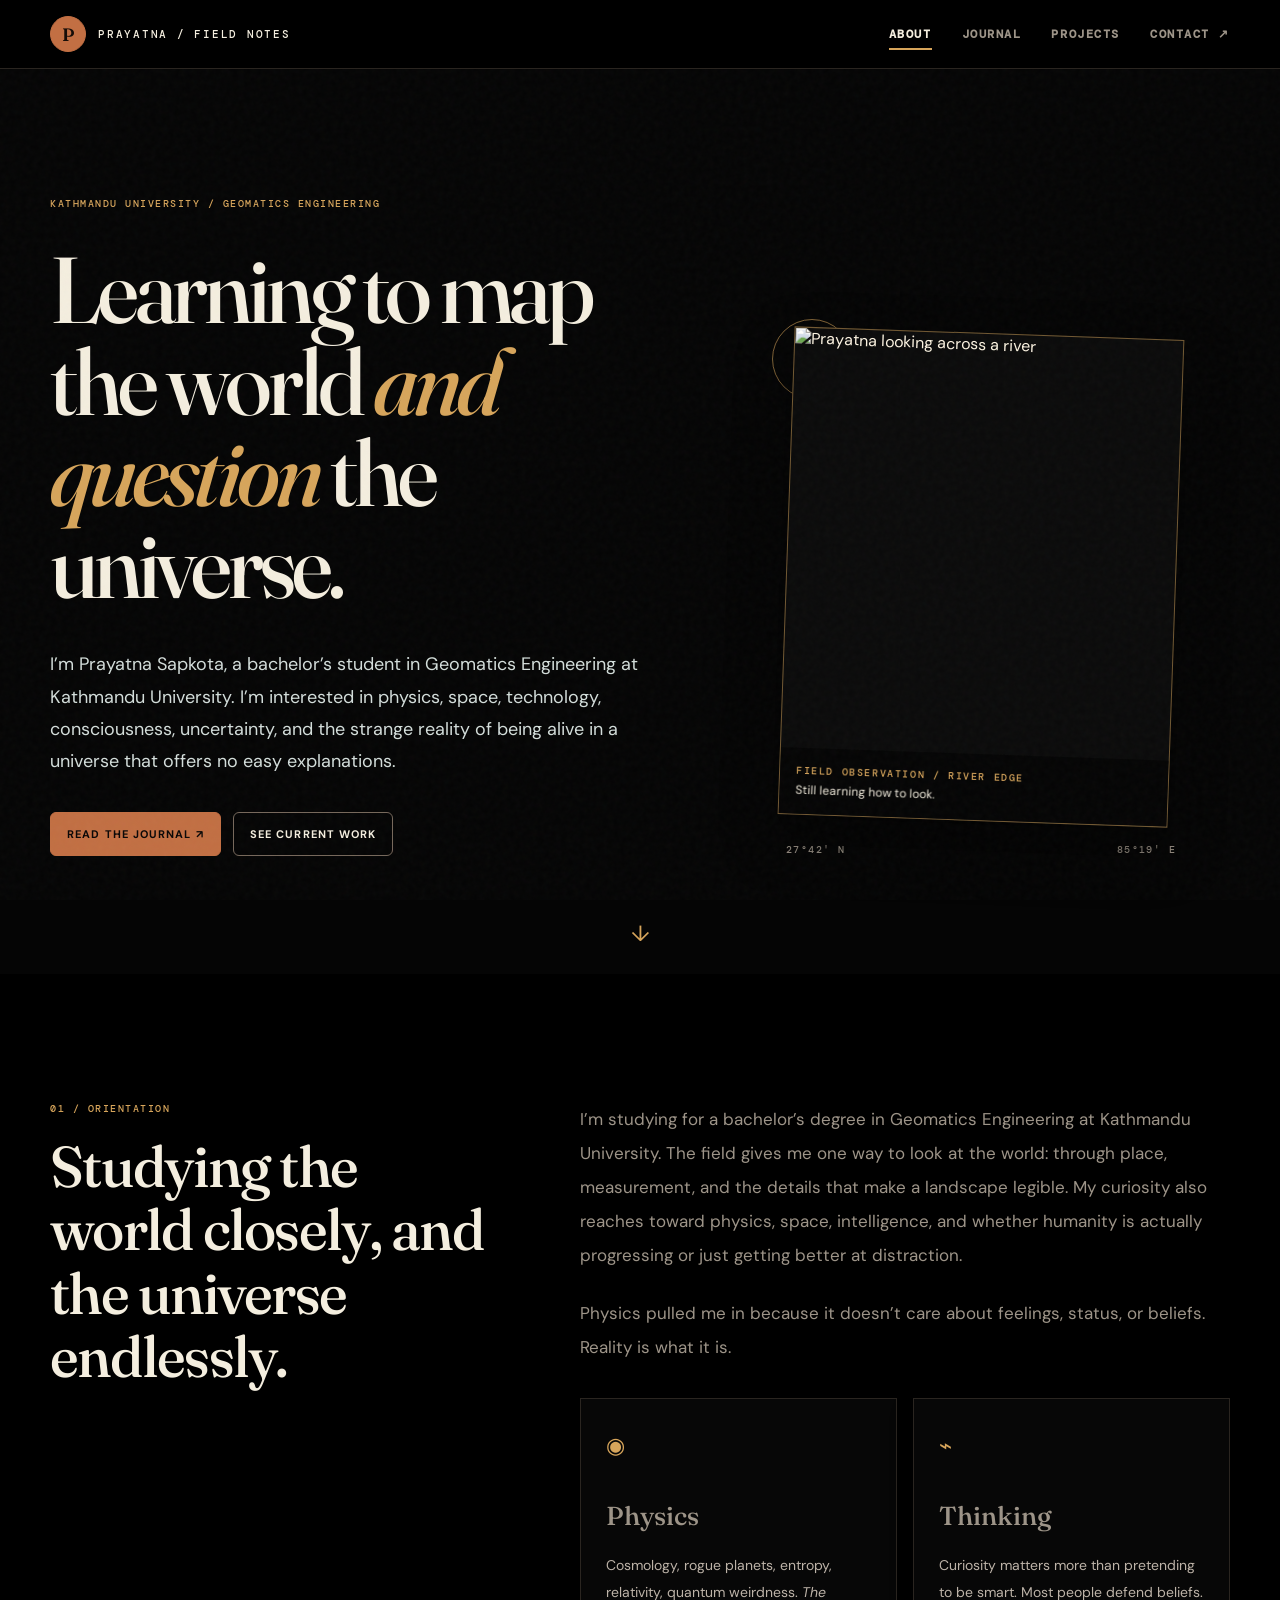
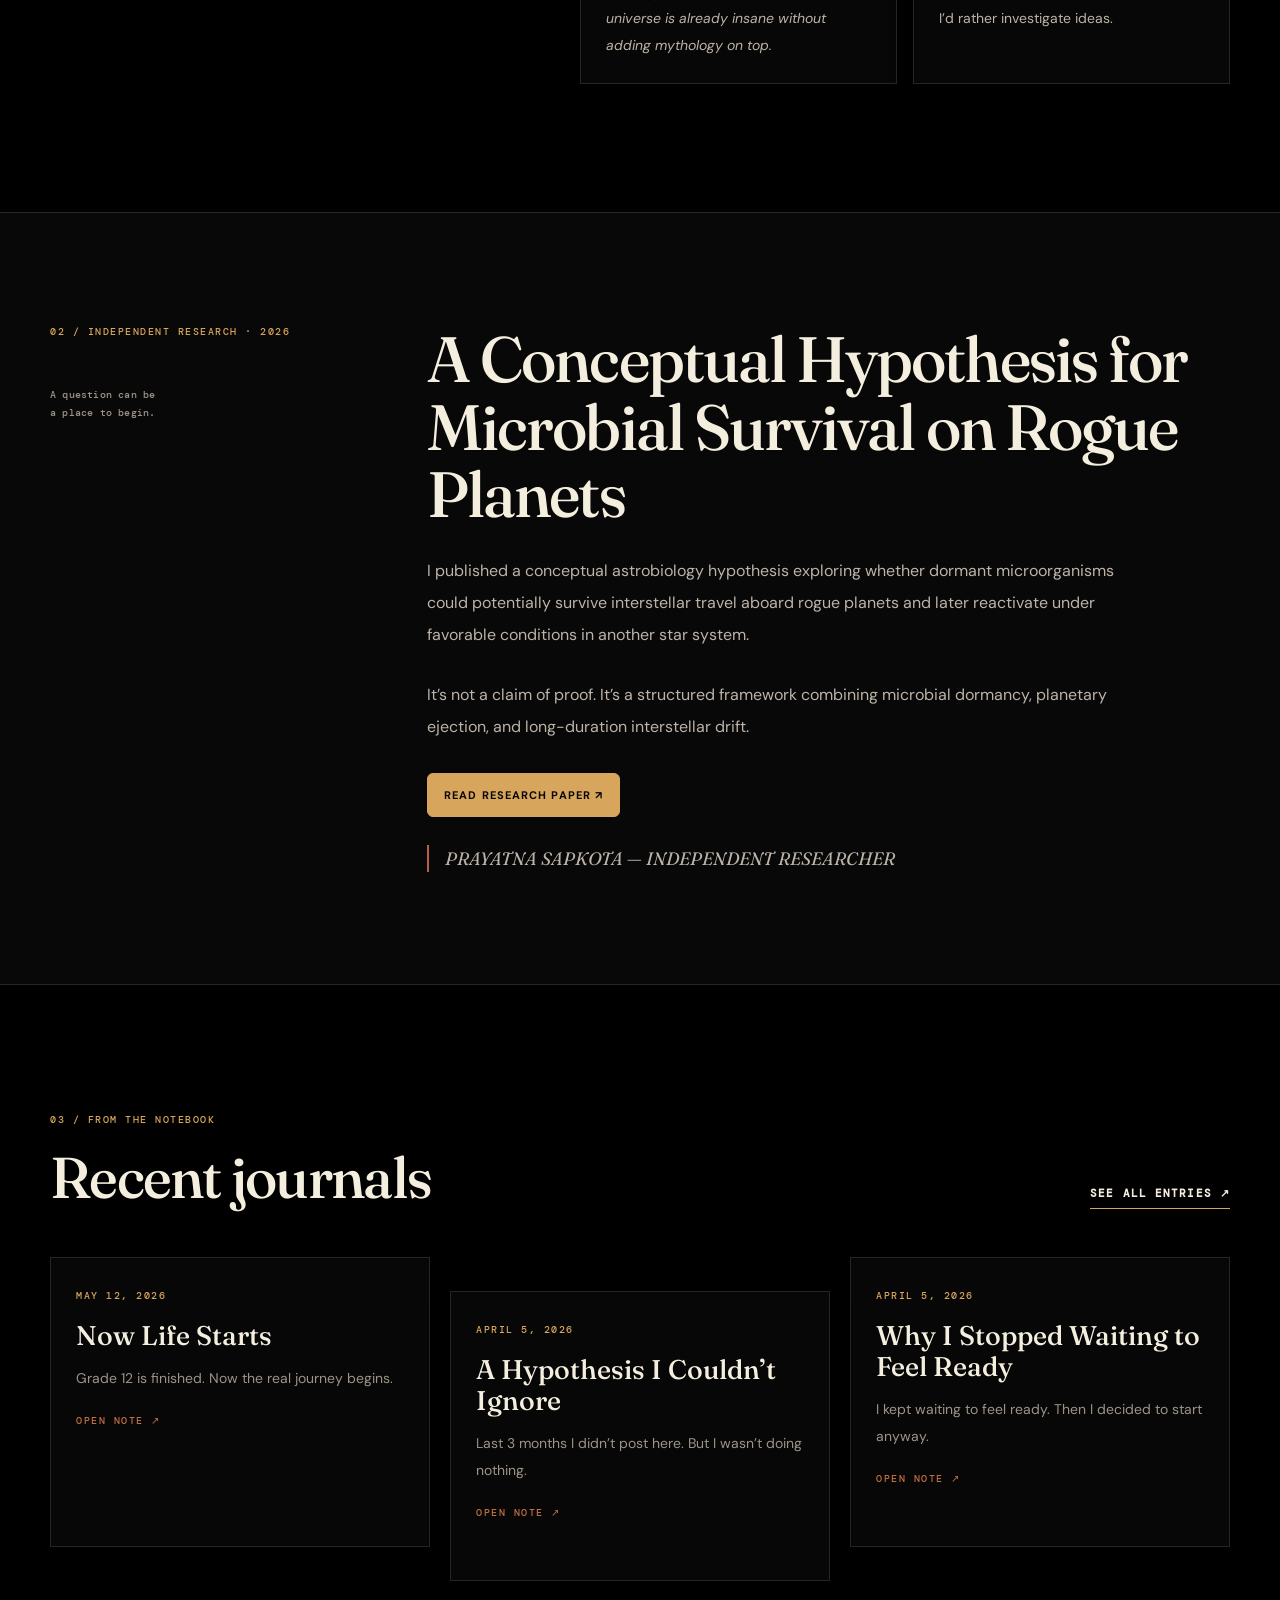
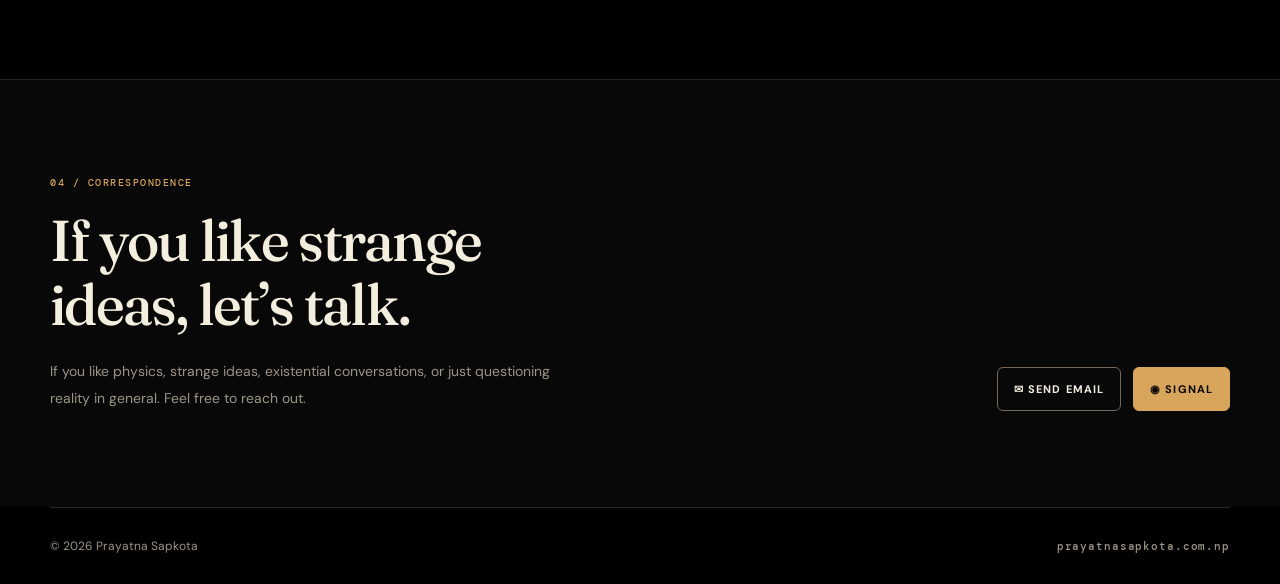
==== index.html @ 5e91ba66 "Add files via upload" ====
<!doctype html>
<html lang="en">
<head>
  <meta charset="UTF-8" />
  <meta name="viewport" content="width=device-width, initial-scale=1.0" />
  <meta name="description" content="Prayatna Sapkota is a bachelor's student in Geomatics Engineering at Kathmandu University writing about physics, space, technology, and curious questions." />
  <meta property="og:title" content="Prayatna Sapkota — Personal Site" />
  <meta property="og:description" content="A personal observatory for maps, physics, space, and unfinished questions." />
  <meta property="og:type" content="website" />
  <meta name="twitter:card" content="summary_large_image" />
  <title>Prayatna Sapkota — Personal Site</title>
  <link rel="icon" href="favicon.svg" />
  <link rel="stylesheet" href="styles.css" />
</head>
<body class="site-shell">
  <header class="site-nav">
    <div class="nav-inner">
      <a class="brand" href="index.html" aria-label="Prayatna Sapkota home"><span class="brand-mark">P</span><span>PRAYATNA / FIELD NOTES</span></a>
      <button class="menu-toggle" type="button" aria-expanded="false" aria-controls="primary-nav">☰</button>
      <nav id="primary-nav" class="primary-nav" aria-label="Primary navigation">
        <a href="index.html" data-nav="home">About</a><a href="journal.html" data-nav="journal">Journal</a><a href="projects.html" data-nav="projects">Projects</a><a href="mailto:mail@prayatnasapkota.com.np">Contact ↗</a>
      </nav>
    </div>
  </header>
  <main>
    <section class="hero"><div class="hero-nebula" aria-hidden="true"></div><div class="hero-overlay" aria-hidden="true"></div><div class="hero-inner page-width">
      <div class="hero-copy reveal"><p class="eyebrow warm">Kathmandu University / Geomatics Engineering</p><h1>Learning to map the world <em>and question</em> the universe.</h1><p class="hero-intro">I’m Prayatna Sapkota, a bachelor’s student in Geomatics Engineering at Kathmandu University. I’m interested in physics, space, technology, consciousness, uncertainty, and the strange reality of being alive in a universe that offers no easy explanations.</p><div class="button-row"><a class="button button-solid" href="journal.html">Read the journal ↗</a><a class="button button-outline" href="#research">See current work</a></div></div>
      <div class="hero-portrait reveal reveal-delay-2"><div class="portrait-orbit" aria-hidden="true"></div><figure class="portrait-frame"><img src="assets/prayatna-river.jpg" alt="Prayatna looking across a river" /><figcaption><span>Field observation / river edge</span><small>Still learning how to look.</small></figcaption></figure><div class="coordinates"><span>27°42′ N</span><span>85°19′ E</span></div></div>
    </div><a class="scroll-cue" href="#about" aria-label="Scroll to about">↓</a></section>
    <section id="about" class="section page-width about-section"><div class="split-grid"><div class="reveal"><p class="eyebrow">01 / Orientation</p><h2>Studying the world closely, and the universe endlessly.</h2></div><div class="section-copy reveal reveal-delay-1"><p>I’m studying for a bachelor’s degree in Geomatics Engineering at Kathmandu University. The field gives me one way to look at the world: through place, measurement, and the details that make a landscape legible. My curiosity also reaches toward physics, space, intelligence, and whether humanity is actually progressing or just getting better at distraction.</p><p>Physics pulled me in because it doesn’t care about feelings, status, or beliefs. Reality is what it is.</p><div class="interest-grid"><article class="paper-card"><span class="interest-icon">◉</span><h3>Physics</h3><p>Cosmology, rogue planets, entropy, relativity, quantum weirdness. <em>The universe is already insane without adding mythology on top.</em></p></article><article class="paper-card"><span class="interest-icon">⌁</span><h3>Thinking</h3><p>Curiosity matters more than pretending to be smart. Most people defend beliefs. I’d rather investigate ideas.</p></article></div></div></div></section>
    <section id="research" class="research-section"><div class="page-width split-grid research-grid"><div><p class="eyebrow warm">02 / Independent research · 2026</p><p class="side-note">A question can be<br />a place to begin.</p></div><div class="research-copy"><h2>A Conceptual Hypothesis for Microbial Survival on Rogue Planets</h2><p>I published a conceptual astrobiology hypothesis exploring whether dormant microorganisms could potentially survive interstellar travel aboard rogue planets and later reactivate under favorable conditions in another star system.</p><p>It’s not a claim of proof. It’s a structured framework combining microbial dormancy, planetary ejection, and long-duration interstellar drift.</p><a class="button button-gold" href="https://zenodo.org/records/18859992" target="_blank" rel="noreferrer">Read research paper ↗</a><p class="signature">PRAYATNA SAPKOTA — INDEPENDENT RESEARCHER</p></div></div></section>
    <section class="section page-width recent-section"><div class="section-heading"><div><p class="eyebrow">03 / From the notebook</p><h2>Recent journals</h2></div><a class="text-link" href="journal.html">See all entries ↗</a></div><div class="recent-grid"><a class="paper-card recent-card" href="journal.html#post-6"><span class="date-label">May 12, 2026</span><h3>Now Life Starts</h3><p>Grade 12 is finished. Now the real journey begins.</p><span class="card-link">Open note ↗</span></a><a class="paper-card recent-card offset-card" href="journal.html#post-5"><span class="date-label">April 5, 2026</span><h3>A Hypothesis I Couldn’t Ignore</h3><p>Last 3 months I didn’t post here. But I wasn’t doing nothing.</p><span class="card-link">Open note ↗</span></a><a class="paper-card recent-card" href="journal.html#post-4"><span class="date-label">April 5, 2026</span><h3>Why I Stopped Waiting to Feel Ready</h3><p>I kept waiting to feel ready. Then I decided to start anyway.</p><span class="card-link">Open note ↗</span></a></div></section>
    <section id="contact" class="contact-section"><div class="page-width contact-inner"><div><p class="eyebrow warm">04 / Correspondence</p><h2>If you like strange ideas, let’s talk.</h2><p>If you like physics, strange ideas, existential conversations, or just questioning reality in general. Feel free to reach out.</p></div><div class="button-row"><a class="button button-outline" href="mailto:mail@prayatnasapkota.com.np">✉ Send email</a><a class="button button-gold" href="https://signal.me/#eu/DQWrcF0nHfsvhdsGXE6NeDuujot4HZirRwiapg7iBilF1pa9IhpLjKKEA15nIHA4" target="_blank" rel="noreferrer">◉ Signal</a></div></div></section>
  </main>
  <footer class="footer page-width"><span>© 2026 Prayatna Sapkota</span><span>prayatnasapkota.com.np</span></footer>
  <script src="script.js"></script>
</body>
</html>
---- styles.css ----
@import url('https://fonts.googleapis.com/css2?family=DM+Mono:wght@400;500&family=DM+Sans:wght@400;500;600;700&family=Fraunces:opsz,wght@9..144,500;9..144,600&display=swap');
:root{--black:#000;--ink:#f4eedf;--muted:#9d9488;--soft:#bdb3a8;--line:#2a2520;--card:#090909;--rust:#c26f43;--brass:#d7a55b;--rust-dark:#b56148;--max:1180px}*{box-sizing:border-box}html{scroll-behavior:smooth}body{margin:0;min-width:320px;background:var(--black);color:var(--ink);font-family:'DM Sans',sans-serif;overflow-x:hidden}body:after{content:'';position:fixed;inset:0;pointer-events:none;z-index:20;opacity:.045;background-image:url("data:image/svg+xml,%3Csvg viewBox='0 0 180 180' xmlns='http://www.w3.org/2000/svg'%3E%3Cfilter id='n'%3E%3CfeTurbulence type='fractalNoise' baseFrequency='.85' numOctaves='4' stitchTiles='stitch'/%3E%3C/filter%3E%3Crect width='100%25' height='100%25' filter='url(%23n)' opacity='.7'/%3E%3C/svg%3E")}a{color:inherit;text-decoration:none}button,input{font:inherit}button,a{-webkit-tap-highlight-color:transparent}.page-width{width:min(calc(100% - 40px),var(--max));margin:0 auto}.site-nav{position:sticky;top:0;z-index:30;border-bottom:1px solid var(--line);background:rgba(0,0,0,.88);backdrop-filter:blur(16px)}.nav-inner{width:min(calc(100% - 40px),var(--max));min-height:68px;margin:0 auto;display:flex;align-items:center;justify-content:space-between;gap:24px}.brand{display:flex;align-items:center;gap:12px;font:500 11px 'DM Mono',monospace;letter-spacing:.16em;white-space:nowrap}.brand-mark{display:grid;place-items:center;width:36px;height:36px;border:1px solid var(--rust);border-radius:50%;color:#160d08;background:var(--rust);font:600 18px Fraunces,serif;letter-spacing:0}.primary-nav{display:flex;align-items:center;gap:30px}.primary-nav a{position:relative;padding:8px 0;color:var(--muted);font:600 12px 'DM Mono',monospace;letter-spacing:.13em;text-transform:uppercase}.primary-nav a:hover,.primary-nav a[aria-current=page]{color:var(--ink)}.primary-nav a[aria-current=page]:after{content:'';position:absolute;left:0;right:0;bottom:0;height:2px;background:var(--brass)}.menu-toggle{display:none;border:0;color:var(--ink);background:transparent;font-size:22px;line-height:1;cursor:pointer}.hero{position:relative;min-height:905px;overflow:hidden;background:#050505}.hero-nebula{position:absolute;inset:0;opacity:.24;background:center/cover url('assets/carina-nebula.png')}.hero-overlay{position:absolute;inset:0;background:linear-gradient(90deg,#050505 0%,rgba(5,5,5,.92) 42%,rgba(5,5,5,.32) 100%)}.hero-inner{position:relative;min-height:837px;padding:128px 0 112px;display:grid;grid-template-columns:1.12fr .88fr;align-items:end;gap:48px}.hero-copy{max-width:720px}.eyebrow,.date-label,.project-meta,.card-link,.side-note{color:var(--brass);font:500 10px 'DM Mono',monospace;letter-spacing:.15em;text-transform:uppercase}.eyebrow.warm{color:var(--brass)}h1,h2,h3,p{margin-top:0}h1,h2,h3{font-family:Fraunces,Georgia,serif;font-weight:500}.hero h1{max-width:720px;margin:34px 0 38px;font-size:clamp(4rem,7.3vw,6.6rem);line-height:.98;letter-spacing:-.045em}.hero h1 em{color:var(--brass);font-weight:500}.hero-intro{max-width:590px;margin:0;color:#d4dedb;font-size:18px;line-height:1.8}.button-row{display:flex;flex-wrap:wrap;gap:12px}.hero .button-row{margin-top:34px}.button{display:inline-flex;align-items:center;justify-content:center;gap:8px;min-height:44px;padding:12px 16px;border:1px solid;border-radius:6px;font:700 11px 'DM Sans',sans-serif;letter-spacing:.1em;text-transform:uppercase;transition:transform .2s,background-color .2s,color .2s,box-shadow .2s}.button:hover{transform:translateY(-2px)}.button-solid{border-color:var(--rust);background:var(--rust);color:#090706}.button-solid:hover{box-shadow:0 8px 18px rgba(194,111,67,.2)}.button-outline{border-color:#76685b;background:transparent;color:var(--ink)}.button-outline:hover{background:#201611}.button-gold{border-color:var(--brass);background:var(--brass);color:#090706}.button-gold:hover{box-shadow:0 8px 18px rgba(215,165,91,.18)}.hero-portrait{position:relative;width:100%;max-width:390px;margin:0 auto}.portrait-orbit{position:absolute;z-index:1;left:-14px;top:-14px;width:80px;height:80px;border:1px solid rgba(215,165,91,.6);border-radius:50%}.portrait-frame{position:relative;z-index:2;margin:0;aspect-ratio:4/5;overflow:hidden;border:1px solid rgba(215,165,91,.5);background:#0b0b0b;transform:rotate(2deg);box-shadow:0 24px 50px rgba(0,0,0,.5)}.portrait-frame img{width:100%;height:100%;object-fit:cover;filter:grayscale(.2) sepia(.12)}.portrait-frame figcaption{position:absolute;right:0;bottom:0;left:0;padding:16px;background:rgba(5,5,5,.9);backdrop-filter:blur(8px)}.portrait-frame figcaption span,.portrait-frame figcaption small{display:block}.portrait-frame figcaption span{color:var(--brass);font:500 10px 'DM Mono',monospace;letter-spacing:.16em;text-transform:uppercase}.portrait-frame figcaption small{margin-top:5px;color:var(--ink);font-size:12px}.coordinates{display:flex;justify-content:space-between;margin-top:22px;color:var(--muted);font:500 10px 'DM Mono',monospace;letter-spacing:.14em}.scroll-cue{position:absolute;bottom:26px;left:50%;color:var(--brass);font-size:22px;transform:translateX(-50%)}.section{padding:128px 0}.split-grid{display:grid;grid-template-columns:.8fr 1.2fr;gap:96px}.about-section h2,.section-heading h2,.contact-section h2{max-width:540px;margin:20px 0 0;font-size:clamp(2.5rem,4.5vw,4rem);line-height:1.1;letter-spacing:-.03em}.section-copy{max-width:680px;color:var(--muted);font-size:17px;line-height:2}.section-copy p{margin-bottom:24px}.interest-grid{display:grid;grid-template-columns:repeat(2,minmax(0,1fr));gap:16px;margin-top:34px}.paper-card{border:1px solid var(--line);background:rgba(9,9,9,.82);box-shadow:0 8px 24px rgba(0,0,0,.15)}.interest-grid .paper-card{padding:25px}.interest-icon{color:var(--brass);font-size:22px}.paper-card h3{margin:22px 0 10px;font-size:26px}.paper-card p{margin:0;color:var(--soft);font-size:14px;line-height:1.9}.research-section{border-top:1px solid var(--line);border-bottom:1px solid var(--line);background:#080808}.research-grid{padding:112px 0;grid-template-columns:.35fr 1fr}.side-note{margin-top:48px;color:var(--muted);line-height:1.8;text-transform:none;letter-spacing:.02em}.research-copy{max-width:800px}.research-copy h2{margin:0;font-size:clamp(2.5rem,5vw,4.2rem);line-height:1.05;letter-spacing:-.03em}.research-copy p{max-width:700px;margin:28px 0 0;color:var(--soft);font-size:16px;line-height:2}.research-copy .button{margin-top:30px}.signature{border-left:2px solid var(--rust-dark);padding-left:16px;color:var(--soft)!important;font:italic 18px/1.5 Fraunces,serif!important}.recent-section{padding-bottom:132px}.section-heading{display:flex;align-items:end;justify-content:space-between;gap:20px}.text-link{padding:8px 0;border-bottom:1px solid var(--brass);color:var(--ink);font:700 11px 'DM Mono',monospace;letter-spacing:.1em;text-transform:uppercase}.recent-grid{display:grid;grid-template-columns:repeat(3,minmax(0,1fr));gap:20px;margin-top:48px}.recent-card{min-height:290px;padding:25px;transition:transform .25s,border-color .25s}.recent-card:hover{border-color:var(--brass);transform:translateY(-4px)}.offset-card{transform:translateY(34px)}.offset-card:hover{transform:translateY(30px)}.recent-card h3{margin:16px 0 14px;font-size:27px;line-height:1.15}.recent-card p{color:var(--muted);font-size:14px;line-height:1.9}.card-link{display:inline-block;margin-top:22px;color:var(--rust)}.contact-section{border-top:1px solid var(--line);background:#080808}.contact-inner{display:flex;align-items:end;justify-content:space-between;gap:32px;padding:96px 0}.contact-section h2{color:var(--ink)}.contact-section p:not(.eyebrow){max-width:520px;margin:22px 0 0;color:var(--muted);font-size:14px;line-height:1.9}.footer{display:flex;align-items:center;justify-content:space-between;gap:16px;padding:30px 0;border-top:1px solid var(--line);color:var(--muted);font-size:12px}.footer span:last-child{font:500 11px 'DM Mono',monospace;letter-spacing:.08em}.back-link{display:inline-flex;margin-bottom:50px;color:var(--muted);font:500 11px 'DM Mono',monospace;letter-spacing:.12em;text-transform:uppercase}.back-link:hover{color:var(--ink)}.journal-page{padding-top:90px;padding-bottom:110px}.journal-header{display:flex;align-items:end;justify-content:space-between;gap:36px;margin-bottom:54px}.journal-header h1{margin:20px 0 0;font-size:clamp(3.3rem,7vw,6rem);line-height:.98;letter-spacing:-.04em}.lede{max-width:560px;margin:22px 0 0;color:var(--muted);font-size:16px;line-height:1.8}.search-box{display:flex;align-items:center;gap:12px;width:100%;max-width:320px;padding:0 0 12px;border-bottom:1px solid var(--line);color:var(--brass)}.search-box input{width:100%;border:0;outline:0;color:var(--ink);background:transparent;font-size:14px}.search-box input::placeholder{color:var(--muted)}.filter-bar{display:flex;flex-wrap:wrap;gap:8px;padding:12px;margin-bottom:24px;border:1px solid var(--line);background-image:linear-gradient(var(--line) 1px,transparent 1px),linear-gradient(90deg,var(--line) 1px,transparent 1px);background-size:25px 25px}.filter-button{padding:10px 16px;border:1px solid var(--line);border-radius:999px;color:var(--muted);background:rgba(9,9,9,.75);cursor:pointer;font:500 11px 'DM Mono',monospace;letter-spacing:.1em;text-transform:uppercase}.filter-button:hover{border-color:var(--brass);color:var(--ink)}.filter-button.is-active{border-color:var(--rust);color:#090706;background:var(--rust)}.filter-button span{opacity:.65}.result-meta{display:flex;justify-content:space-between;gap:16px;margin-bottom:22px;color:var(--muted);font-size:12px}.result-meta span:last-child{font:500 11px 'DM Mono',monospace;letter-spacing:.1em;text-transform:uppercase}.journal-list{display:grid;gap:28px}.journal-card{scroll-margin-top:90px;padding:32px;border:1px solid var(--line);background:rgba(9,9,9,.82)}.journal-card[hidden]{display:none}.entry-head{display:flex;align-items:start;justify-content:space-between;gap:20px}.entry-head h2{margin:12px 0 6px;max-width:800px;font-size:clamp(2rem,4vw,3.5rem);line-height:1.06;letter-spacing:-.025em}.pin-badge{display:none;flex:none;padding:6px 10px;border:1px solid rgba(215,165,91,.4);border-radius:999px;color:var(--brass);background:#21170e;font:500 10px 'DM Mono',monospace;letter-spacing:.1em;text-transform:uppercase}.pin-badge.is-visible{display:inline-flex}.entry-content{max-width:850px;margin-top:28px;color:var(--muted);font-size:16px;line-height:2}.entry-content .lead{color:var(--ink)}.kicker{margin-bottom:18px;color:var(--brass);font:500 11px 'DM Mono',monospace;letter-spacing:.14em;text-transform:uppercase}.entry-body{display:none}.journal-card.is-expanded .entry-body{display:block}.entry-body p{margin:20px 0 0}.entry-body blockquote{margin:28px 0;padding:16px 20px;border-left:2px solid var(--brass);color:var(--ink);background:#21170e;font:500 22px/1.35 Fraunces,serif}.journal-image{display:block;width:min(100%,680px);max-height:430px;margin:28px 0;object-fit:cover;border:1px solid var(--line)}.entry-actions{display:flex;flex-wrap:wrap;gap:8px;margin-top:30px;padding-top:20px;border-top:1px solid var(--line)}.entry-actions .button{min-height:40px;padding:10px 13px}.pin-button.is-selected{border-color:var(--brass);color:var(--brass)}.empty-state{min-height:220px;padding:42px;border:1px solid var(--line);text-align:center}.empty-state[hidden]{display:none}.empty-symbol{color:var(--brass);font-size:28px}.empty-state h2{margin:14px 0 6px;font-size:28px}.empty-state p{margin:0;color:var(--muted);font-size:14px}.back-top{position:fixed;right:20px;bottom:24px;z-index:10;display:grid;place-items:center;width:44px;height:44px;border:1px solid var(--rust);border-radius:50%;color:#090706;background:var(--rust);cursor:pointer;opacity:0;pointer-events:none;transform:translateY(10px);transition:.2s}.back-top.is-visible{opacity:1;pointer-events:auto;transform:translateY(0)}.project-hero{position:relative;overflow:hidden;background:#050505}.project-hero-inner{position:relative;padding:100px 0 112px}.project-hero h1{max-width:850px;margin:24px 0 30px;font-size:clamp(3.5rem,7vw,6rem);line-height:.98;letter-spacing:-.04em}.project-hero p:not(.eyebrow){max-width:690px;margin:0;color:var(--soft);font-size:16px;line-height:2}.orbit{position:absolute;border:1px solid rgba(215,165,91,.25);border-radius:50%}.orbit-one{right:-110px;top:-150px;width:560px;height:560px}.orbit-two{right:-40px;top:-80px;width:400px;height:400px}.project-section{padding-top:112px;padding-bottom:128px}.visible-note{display:block;max-width:240px;color:var(--muted)}.project-card{position:relative;overflow:hidden}.project-image{position:absolute;top:0;right:0;width:145px;height:145px;opacity:.6;background:center/cover url('assets/carina-nebula.png');clip-path:polygon(100% 0,100% 100%,0 0)}.project-card-content{position:relative;padding:42px}.project-meta{color:var(--brass)}.project-card h2{max-width:850px;margin:42px 0 28px;font-size:clamp(2.6rem,5vw,4rem);line-height:1.08;letter-spacing:-.03em}.project-card-content>p{max-width:700px;color:var(--muted);font-size:16px;line-height:2}.project-card-content>.button{margin-top:10px}.project-details{display:grid;grid-template-columns:repeat(2,minmax(0,1fr));gap:24px;margin-top:38px;padding-top:22px;border-top:1px solid var(--line);color:var(--muted);font-size:14px;line-height:1.7}.project-details span{color:var(--brass);font:500 10px 'DM Mono',monospace;letter-spacing:.13em;text-transform:uppercase}.project-details p{margin:8px 0 0}.other-directions{border-top:1px solid var(--line);background:#080808}.other-directions .split-grid{padding:64px 0}.other-directions p:not(.eyebrow){max-width:700px;margin:0;color:var(--muted);font-size:16px;line-height:2}.other-directions .button{margin-top:26px}.reveal{animation:reveal .7s cubic-bezier(.2,.75,.2,1) both}.reveal-delay-2{animation-delay:.18s}@keyframes reveal{from{opacity:0;transform:translateY(14px)}to{opacity:1;transform:translateY(0)}}
@media (max-width:800px){.page-width,.nav-inner{width:min(calc(100% - 40px),var(--max))}.menu-toggle{display:block}.primary-nav{position:absolute;top:68px;right:0;left:0;display:none;flex-direction:column;align-items:stretch;gap:0;padding:12px 20px 18px;border-bottom:1px solid var(--line);background:#000}.primary-nav.is-open{display:flex}.primary-nav a{padding:12px 0}.hero{min-height:auto}.hero-inner{min-height:auto;padding:100px 0;grid-template-columns:1fr;gap:60px}.hero h1{margin-top:28px;font-size:clamp(3.2rem,14vw,5rem)}.hero-intro{font-size:16px;line-height:2}.hero-portrait{max-width:390px}.scroll-cue{display:none}.section{padding:90px 0}.split-grid,.research-grid{grid-template-columns:1fr;gap:48px}.side-note{display:none}.interest-grid,.recent-grid{grid-template-columns:1fr}.offset-card,.offset-card:hover{transform:none}.contact-inner{align-items:start;flex-direction:column;padding:72px 0}.journal-page{padding-top:68px}.journal-header{display:block;margin-bottom:42px}.search-box{max-width:none;margin-top:36px}.journal-card{padding:24px}.entry-head{display:block}.pin-badge{margin-top:16px}.project-hero-inner{padding:72px 0 84px}.project-section{padding-top:82px}.project-card-content{padding:26px}.project-card h2{margin-top:34px}.project-details{grid-template-columns:1fr}.footer{align-items:flex-start;flex-direction:column}}
@media (prefers-reduced-motion:reduce){*,*::before,*::after{animation-duration:.01ms!important;transition-duration:.01ms!important;scroll-behavior:auto!important}}
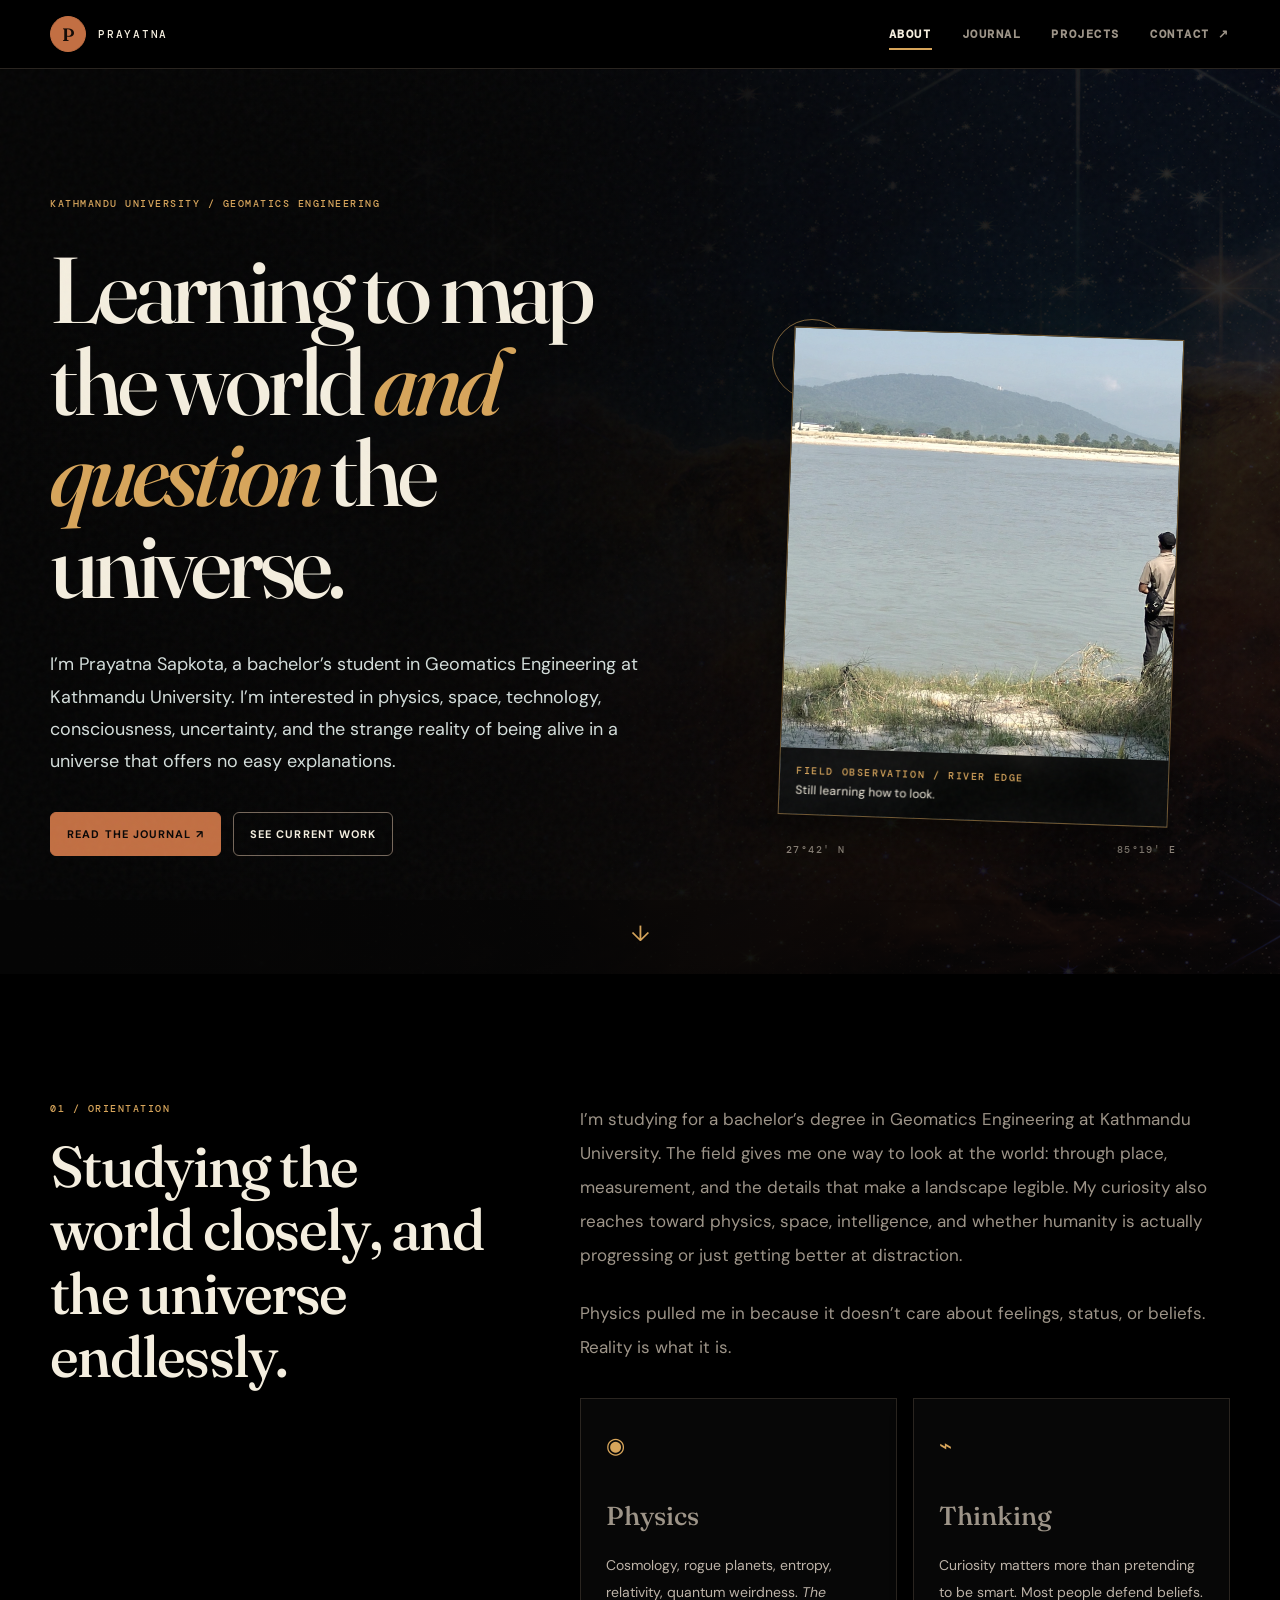
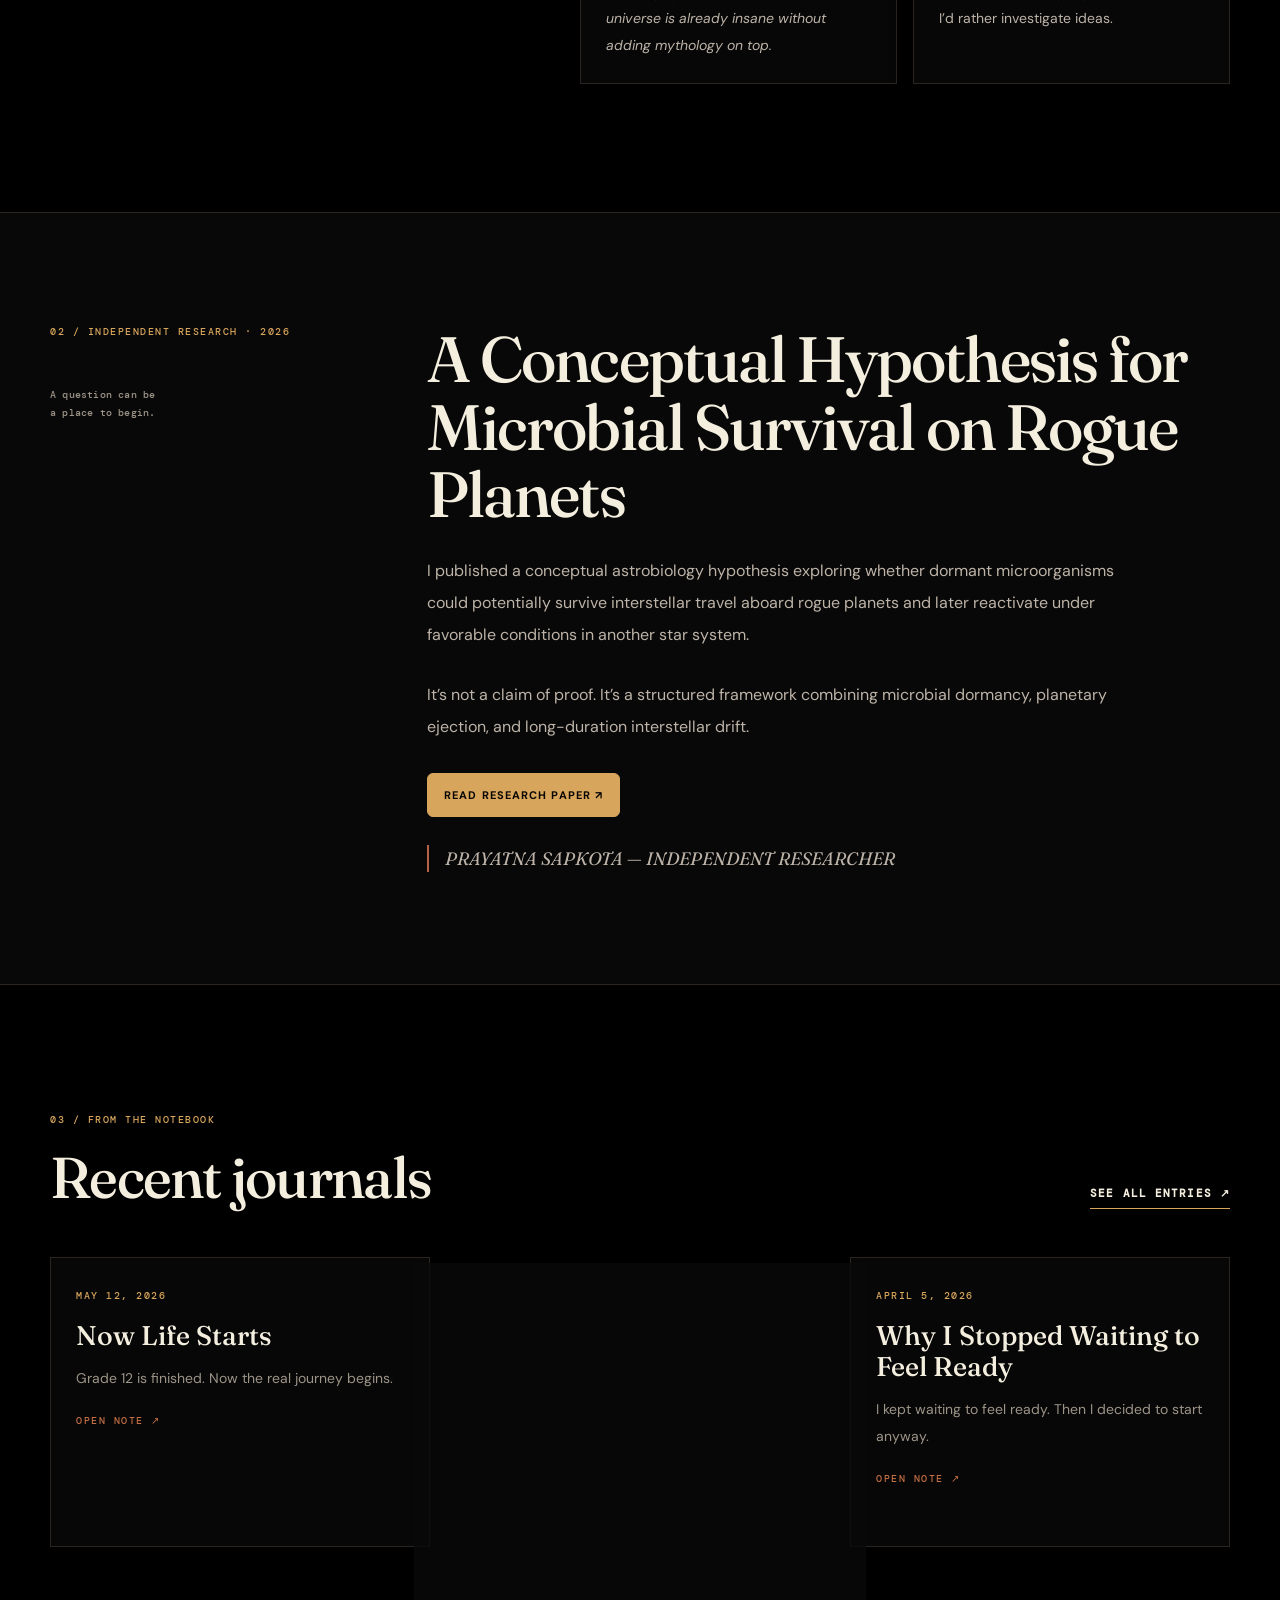
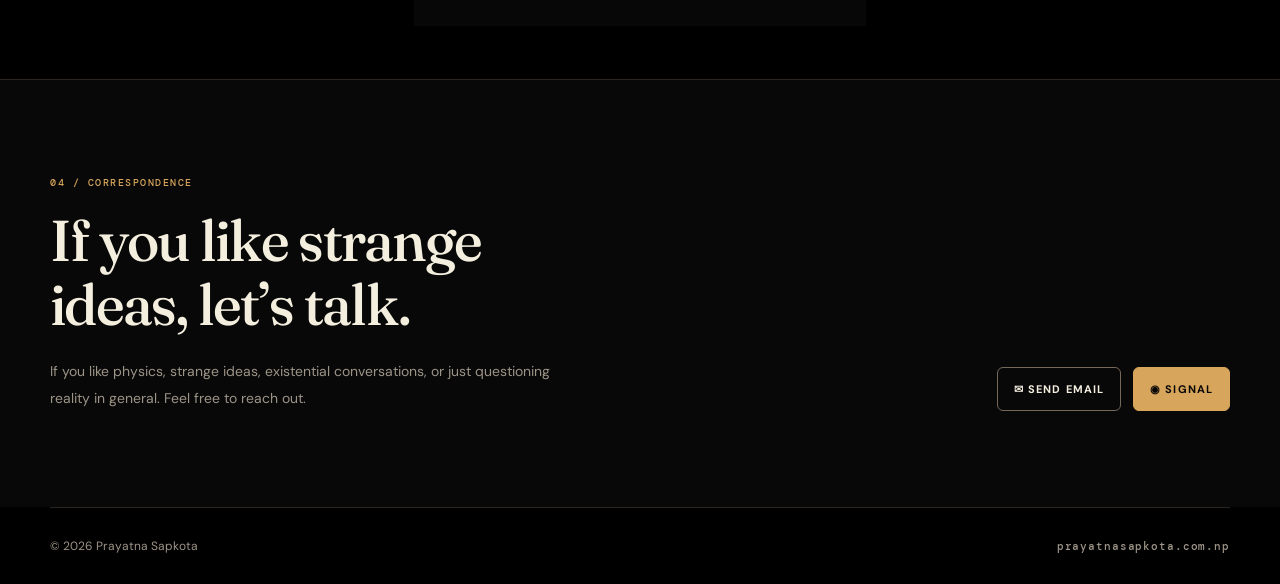
==== commit 62c15741: "Modify title and brand name in index.html Updated the title and adjusted the brand name in the navig" ====
--- a/index.html
+++ b/index.html
@@ -8,14 +8,14 @@
   <meta property="og:description" content="A personal observatory for maps, physics, space, and unfinished questions." />
   <meta property="og:type" content="website" />
   <meta name="twitter:card" content="summary_large_image" />
-  <title>Prayatna Sapkota — Personal Site</title>
+  <title>Prayatna Sapkota</title>
   <link rel="icon" href="favicon.svg" />
   <link rel="stylesheet" href="styles.css" />
 </head>
 <body class="site-shell">
   <header class="site-nav">
     <div class="nav-inner">
-      <a class="brand" href="index.html" aria-label="Prayatna Sapkota home"><span class="brand-mark">P</span><span>PRAYATNA / FIELD NOTES</span></a>
+      <a class="brand" href="index.html" aria-label="Prayatna Sapkota home"><span class="brand-mark">P</span><span>PRAYATNA </span></a>
       <button class="menu-toggle" type="button" aria-expanded="false" aria-controls="primary-nav">☰</button>
       <nav id="primary-nav" class="primary-nav" aria-label="Primary navigation">
         <a href="index.html" data-nav="home">About</a><a href="journal.html" data-nav="journal">Journal</a><a href="projects.html" data-nav="projects">Projects</a><a href="mailto:mail@prayatnasapkota.com.np">Contact ↗</a>
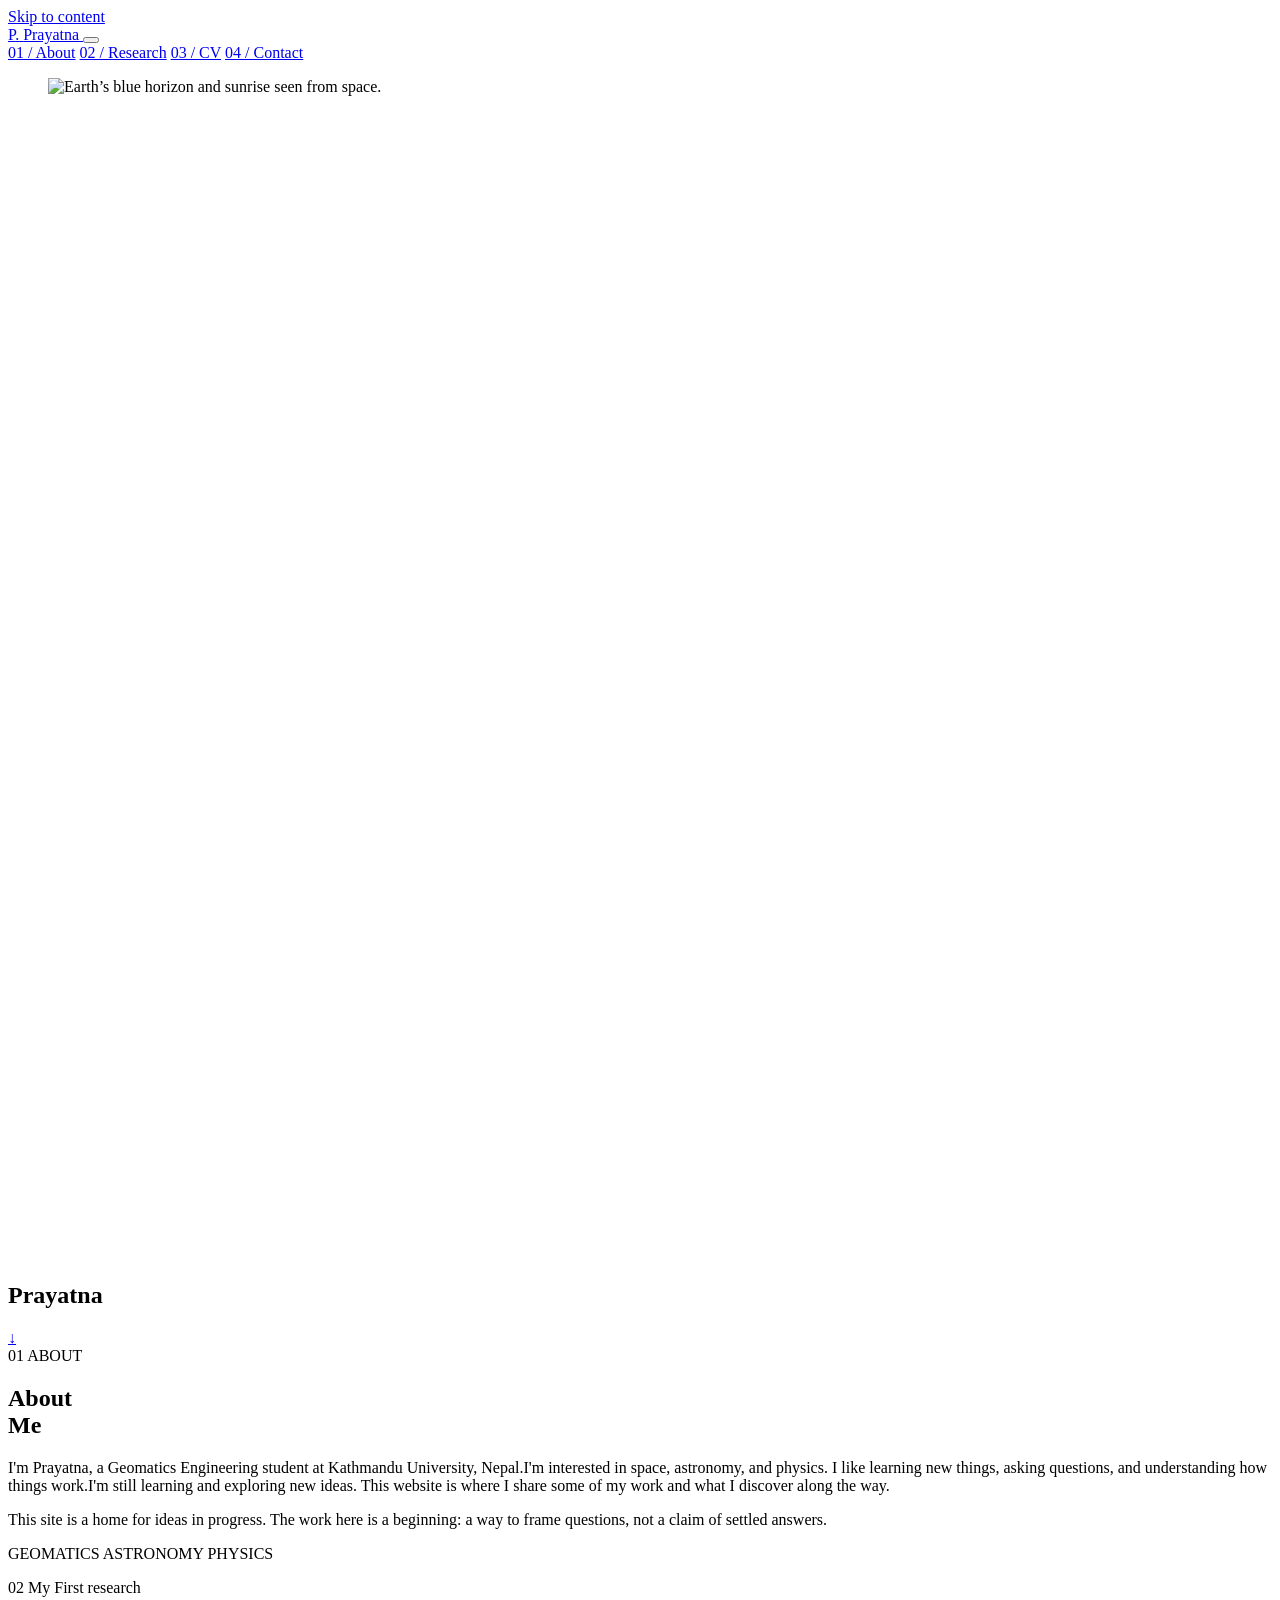
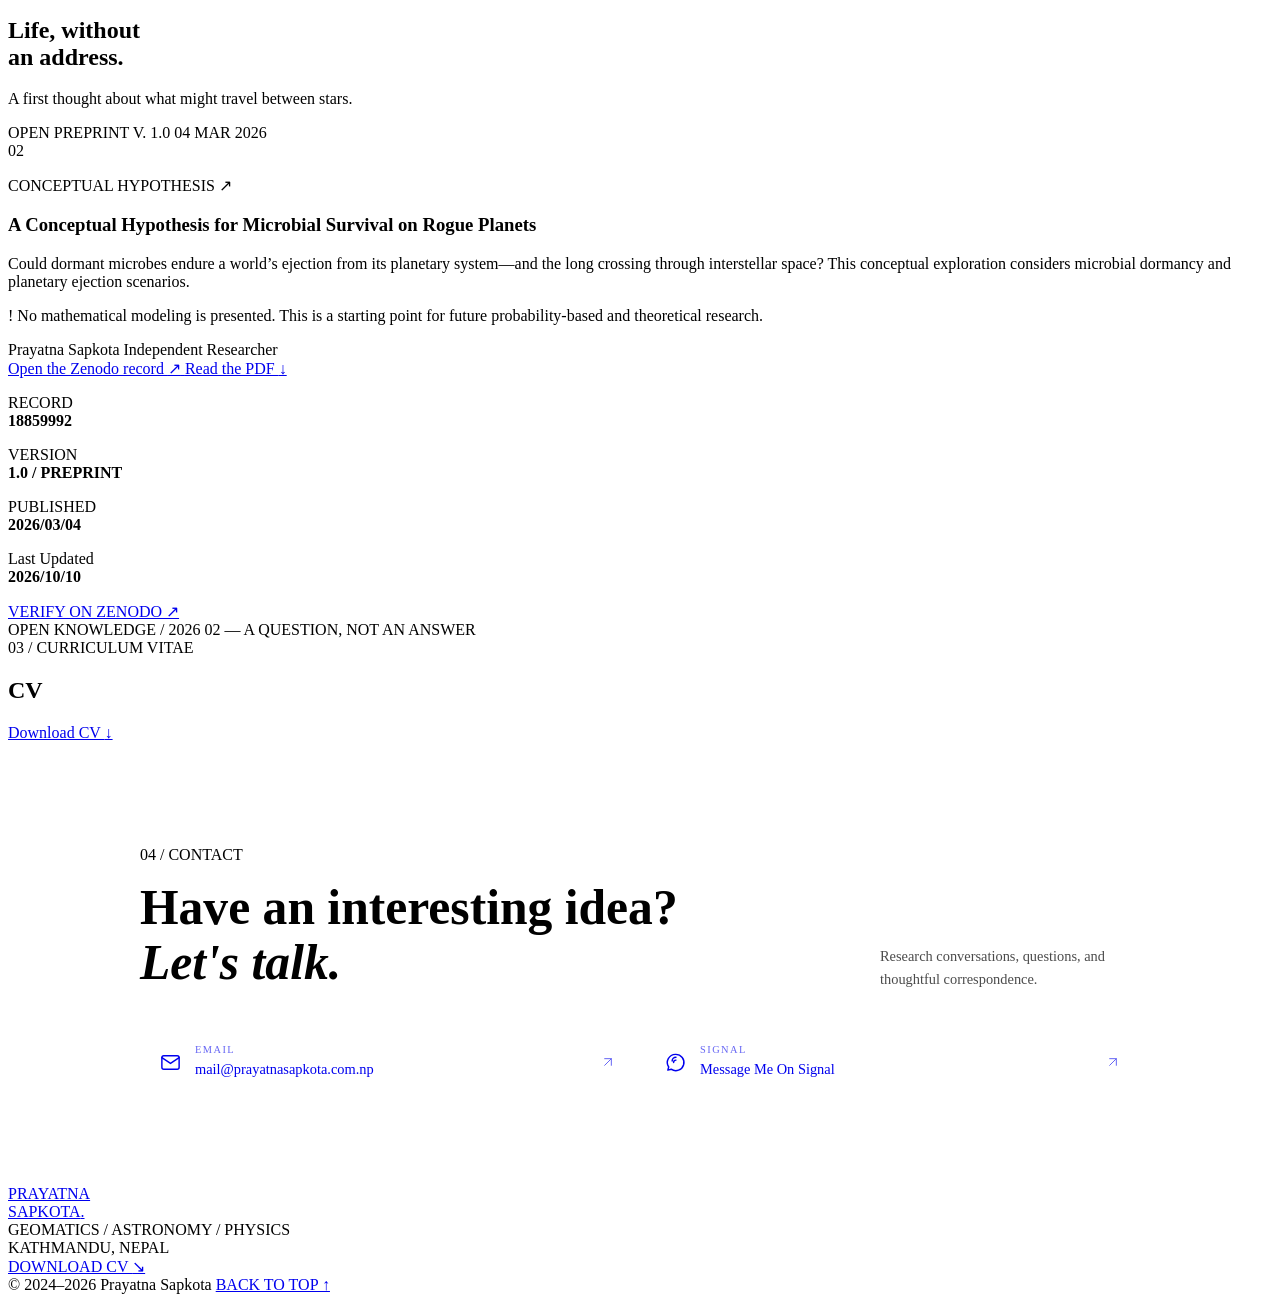
==== commit 4838bc17: "Revise index.html for SEO and content updates Updated the HTML structure and metadata for improved S" ====
--- a/index.html
+++ b/index.html
@@ -1,38 +1,282 @@
+
 <!doctype html>
 <html lang="en">
-<head>
-  <meta charset="UTF-8" />
-  <meta name="viewport" content="width=device-width, initial-scale=1.0" />
-  <meta name="description" content="Prayatna Sapkota is a bachelor's student in Geomatics Engineering at Kathmandu University writing about physics, space, technology, and curious questions." />
-  <meta property="og:title" content="Prayatna Sapkota — Personal Site" />
-  <meta property="og:description" content="A personal observatory for maps, physics, space, and unfinished questions." />
-  <meta property="og:type" content="website" />
-  <meta name="twitter:card" content="summary_large_image" />
-  <title>Prayatna Sapkota</title>
-  <link rel="icon" href="favicon.svg" />
-  <link rel="stylesheet" href="styles.css" />
-</head>
-<body class="site-shell">
-  <header class="site-nav">
-    <div class="nav-inner">
-      <a class="brand" href="index.html" aria-label="Prayatna Sapkota home"><span class="brand-mark">P</span><span>PRAYATNA </span></a>
-      <button class="menu-toggle" type="button" aria-expanded="false" aria-controls="primary-nav">☰</button>
-      <nav id="primary-nav" class="primary-nav" aria-label="Primary navigation">
-        <a href="index.html" data-nav="home">About</a><a href="journal.html" data-nav="journal">Journal</a><a href="projects.html" data-nav="projects">Projects</a><a href="mailto:mail@prayatnasapkota.com.np">Contact ↗</a>
+  <head>
+    <meta charset="utf-8">
+    <meta name="viewport" content="width=device-width, initial-scale=1">
+    <meta name="theme-color" content="#090909">
+    <title>Prayatna Sapkota — Geomatics, astronomy &amp; ideas</title>
+    <meta name="description" content="Prayatna Sapkota is a Geomatics Engineering student at Kathmandu University, Nepal, interested in astronomy and physics. Read his conceptual preprint on microbial survival on rogue planets.">
+    <meta name="author" content="Prayatna Sapkota">
+    <meta name="robots" content="index, follow">
+    <link rel="canonical" href="https://prayatnasapkota.com.np/">
+    <meta property="og:type" content="website">
+    <meta property="og:url" content="https://prayatnasapkota.com.np/">
+    <meta property="og:title" content="Prayatna Sapkota — Geomatics, astronomy &amp; ideas">
+    <meta property="og:description" content="A research-first personal site. Explore a conceptual hypothesis on microbial dormancy and rogue planets.">
+    <meta property="og:site_name" content="Prayatna Sapkota">
+    <meta name="twitter:card" content="summary">
+    <meta name="twitter:title" content="Prayatna Sapkota — Geomatics, astronomy &amp; ideas">
+    <meta name="twitter:description" content="A research-first personal site. Explore a conceptual hypothesis on microbial dormancy and rogue planets.">
+    <link rel="icon" type="image/svg+xml" href="assets/favicon.svg">
+    <link rel="stylesheet" href="style.css">
+    <script type="module" src="script.js"></script>
+  </head>
+
+  <body>
+    <a class="skip-link" href="#main">Skip to content</a>
+
+    <header class="topbar">
+      <a class="brand" href="#top" aria-label="Prayatna, home">
+        <span class="brand-mark" aria-hidden="true">P<span>.</span></span>
+        <span>Prayatna</span>
+      </a>
+
+      <button class="menu-toggle" type="button"
+        aria-expanded="false" aria-controls="site-navigation"
+        aria-label="Open navigation">
+        <span></span><span></span>
+      </button>
+
+      <nav class="nav" id="site-navigation" aria-label="Main navigation">
+        <a href="#about">01 / About</a>
+        <a href="#research">02 / Research</a>
+        <a href="#cv">03 / CV</a>
+        <a href="#contact">04 / Contact</a>
       </nav>
-    </div>
-  </header>
-  <main>
-    <section class="hero"><div class="hero-nebula" aria-hidden="true"></div><div class="hero-overlay" aria-hidden="true"></div><div class="hero-inner page-width">
-      <div class="hero-copy reveal"><p class="eyebrow warm">Kathmandu University / Geomatics Engineering</p><h1>Learning to map the world <em>and question</em> the universe.</h1><p class="hero-intro">I’m Prayatna Sapkota, a bachelor’s student in Geomatics Engineering at Kathmandu University. I’m interested in physics, space, technology, consciousness, uncertainty, and the strange reality of being alive in a universe that offers no easy explanations.</p><div class="button-row"><a class="button button-solid" href="journal.html">Read the journal ↗</a><a class="button button-outline" href="#research">See current work</a></div></div>
-      <div class="hero-portrait reveal reveal-delay-2"><div class="portrait-orbit" aria-hidden="true"></div><figure class="portrait-frame"><img src="assets/prayatna-river.jpg" alt="Prayatna looking across a river" /><figcaption><span>Field observation / river edge</span><small>Still learning how to look.</small></figcaption></figure><div class="coordinates"><span>27°42′ N</span><span>85°19′ E</span></div></div>
-    </div><a class="scroll-cue" href="#about" aria-label="Scroll to about">↓</a></section>
-    <section id="about" class="section page-width about-section"><div class="split-grid"><div class="reveal"><p class="eyebrow">01 / Orientation</p><h2>Studying the world closely, and the universe endlessly.</h2></div><div class="section-copy reveal reveal-delay-1"><p>I’m studying for a bachelor’s degree in Geomatics Engineering at Kathmandu University. The field gives me one way to look at the world: through place, measurement, and the details that make a landscape legible. My curiosity also reaches toward physics, space, intelligence, and whether humanity is actually progressing or just getting better at distraction.</p><p>Physics pulled me in because it doesn’t care about feelings, status, or beliefs. Reality is what it is.</p><div class="interest-grid"><article class="paper-card"><span class="interest-icon">◉</span><h3>Physics</h3><p>Cosmology, rogue planets, entropy, relativity, quantum weirdness. <em>The universe is already insane without adding mythology on top.</em></p></article><article class="paper-card"><span class="interest-icon">⌁</span><h3>Thinking</h3><p>Curiosity matters more than pretending to be smart. Most people defend beliefs. I’d rather investigate ideas.</p></article></div></div></div></section>
-    <section id="research" class="research-section"><div class="page-width split-grid research-grid"><div><p class="eyebrow warm">02 / Independent research · 2026</p><p class="side-note">A question can be<br />a place to begin.</p></div><div class="research-copy"><h2>A Conceptual Hypothesis for Microbial Survival on Rogue Planets</h2><p>I published a conceptual astrobiology hypothesis exploring whether dormant microorganisms could potentially survive interstellar travel aboard rogue planets and later reactivate under favorable conditions in another star system.</p><p>It’s not a claim of proof. It’s a structured framework combining microbial dormancy, planetary ejection, and long-duration interstellar drift.</p><a class="button button-gold" href="https://zenodo.org/records/18859992" target="_blank" rel="noreferrer">Read research paper ↗</a><p class="signature">PRAYATNA SAPKOTA — INDEPENDENT RESEARCHER</p></div></div></section>
-    <section class="section page-width recent-section"><div class="section-heading"><div><p class="eyebrow">03 / From the notebook</p><h2>Recent journals</h2></div><a class="text-link" href="journal.html">See all entries ↗</a></div><div class="recent-grid"><a class="paper-card recent-card" href="journal.html#post-6"><span class="date-label">May 12, 2026</span><h3>Now Life Starts</h3><p>Grade 12 is finished. Now the real journey begins.</p><span class="card-link">Open note ↗</span></a><a class="paper-card recent-card offset-card" href="journal.html#post-5"><span class="date-label">April 5, 2026</span><h3>A Hypothesis I Couldn’t Ignore</h3><p>Last 3 months I didn’t post here. But I wasn’t doing nothing.</p><span class="card-link">Open note ↗</span></a><a class="paper-card recent-card" href="journal.html#post-4"><span class="date-label">April 5, 2026</span><h3>Why I Stopped Waiting to Feel Ready</h3><p>I kept waiting to feel ready. Then I decided to start anyway.</p><span class="card-link">Open note ↗</span></a></div></section>
-    <section id="contact" class="contact-section"><div class="page-width contact-inner"><div><p class="eyebrow warm">04 / Correspondence</p><h2>If you like strange ideas, let’s talk.</h2><p>If you like physics, strange ideas, existential conversations, or just questioning reality in general. Feel free to reach out.</p></div><div class="button-row"><a class="button button-outline" href="mailto:mail@prayatnasapkota.com.np">✉ Send email</a><a class="button button-gold" href="https://signal.me/#eu/DQWrcF0nHfsvhdsGXE6NeDuujot4HZirRwiapg7iBilF1pa9IhpLjKKEA15nIHA4" target="_blank" rel="noreferrer">◉ Signal</a></div></div></section>
-  </main>
-  <footer class="footer page-width"><span>© 2026 Prayatna Sapkota</span><span>prayatnasapkota.com.np</span></footer>
-  <script src="script.js"></script>
-</body>
+    </header>
+
+    <main id="main">
+      <section class="hero" id="top" aria-labelledby="hero-title">
+        <figure class="hero-art" aria-hidden="false">
+          <img
+            src="assets/earth-horizon.jpg"
+            alt="Earth’s blue horizon and sunrise seen from space."
+            width="1024"
+            height="1024"
+            fetchpriority="high"
+            style="display:block;width:100%;height:100%;object-fit:cover;object-position:center;"
+          >
+        </figure>
+
+        <div class="hero-shade" aria-hidden="true"></div>
+        <div class="hero-copy">
+          <h1 id="hero-title">Prayatna</h1>
+        </div>
+        <a class="hero-down" href="#about" aria-label="Scroll to About">
+          <span aria-hidden="true">↓</span>
+        </a>
+      </section>
+
+      <section class="about" id="about" aria-labelledby="about-title">
+        <div class="about-wrap" data-reveal>
+          <div class="about-marker">01 <span>ABOUT</span></div>
+
+          <div class="about-title">
+            <h2 id="about-title">About<br><span>Me</span></h2>
+            <div class="sun-symbol" aria-hidden="true"><i></i></div>
+          </div>
+
+          <div class="about-text">
+            <p>I'm Prayatna, a Geomatics Engineering student at Kathmandu University, Nepal.I'm interested in space, astronomy, and physics. I like learning new things, asking questions, and understanding how things work.I'm still learning and exploring new ideas. This website is where I share some of my work and what I discover along the way.</p>
+            <p>This site is a home for ideas in progress. The work here is a beginning: a way to frame questions, not a claim of settled answers.</p>
+
+            <div class="interest-tags">
+              <span>GEOMATICS</span>
+              <span>ASTRONOMY</span>
+              <span>PHYSICS</span>
+            </div>
+          </div>
+        </div>
+      </section>
+
+      <section class="research" id="research" aria-labelledby="research-title">
+        <div class="section-wrap">
+          <div class="section-head" data-reveal>
+            <p class="eyebrow"><span>02</span> My First research</p>
+            <h2 id="research-title">Life, without<br><span>an address.</span></h2>
+            <p class="section-aside">A first thought about what might travel between stars.</p>
+          </div>
+
+          <article class="paper" data-reveal aria-labelledby="paper-title">
+            <div class="paper-ribbon">
+              <span>OPEN PREPRINT</span>
+              <span>V. 1.0</span>
+              <span>04 MAR 2026</span>
+            </div>
+
+            <div class="paper-body">
+              <div class="paper-number" aria-hidden="true">02</div>
+
+              <div class="paper-copy">
+                <p class="paper-type">CONCEPTUAL HYPOTHESIS <span>↗</span></p>
+                <h3 id="paper-title">A Conceptual Hypothesis for Microbial Survival on Rogue Planets</h3>
+                <p class="paper-summary">Could dormant microbes endure a world’s ejection from its planetary system—and the long crossing through interstellar space? This conceptual exploration considers microbial dormancy and planetary ejection scenarios.</p>
+
+                <p class="caveat">
+                  <span class="caveat-mark">!</span>
+                  No mathematical modeling is presented. This is a starting point for future probability-based and theoretical research.
+                </p>
+
+                <div class="paper-author">
+                  <span>Prayatna Sapkota</span>
+                  <span>Independent Researcher</span>
+                </div>
+
+                <div class="paper-actions">
+                  <a class="button-dark"
+                    href="https://zenodo.org/records/18859992"
+                    target="_blank" rel="noopener noreferrer">
+                    Open the Zenodo record <span aria-hidden="true">↗</span>
+                  </a>
+
+                  <a class="download-link"
+                    href="https://zenodo.org/records/18859992/files/A_Conceptual_Hypothesis_for_Microbial_Survival_on_Rogue_Planets.pdf?download=1"
+                    target="_blank" rel="noopener noreferrer">
+                    Read the PDF <span aria-hidden="true">↓</span>
+                  </a>
+                </div>
+              </div>
+            </div>
+
+            <aside class="paper-side" aria-label="Publication record details">
+              <div class="orbit-glyph" aria-hidden="true"><span></span></div>
+              <p>RECORD<br><strong>18859992</strong></p>
+              <p>VERSION<br><strong>1.0 / PREPRINT</strong></p>
+              <p>PUBLISHED<br><strong>2026/03/04</strong></p>
+              <p>Last Updated<br><strong>2026/10/10</strong></p>
+              <a href="https://zenodo.org/records/18859992"
+                target="_blank" rel="noopener noreferrer">
+                VERIFY ON ZENODO ↗
+              </a>
+            </aside>
+          </article>
+
+          <div class="research-foot" data-reveal>
+            <span>OPEN KNOWLEDGE / 2026</span>
+            <span>02 — A QUESTION, NOT AN ANSWER</span>
+          </div>
+        </div>
+      </section>
+
+      <section class="cv-strip" id="cv" aria-labelledby="cv-title">
+        <div class="cv-inner">
+          <div class="cv-label"><span>03</span> / CURRICULUM VITAE</div>
+          <h2 id="cv-title">CV</h2>
+          <a class="cv-download" href="assets/prayatna-sapkota-cv.pdf" download>
+            Download CV <span aria-hidden="true">↓</span>
+          </a>
+        </div>
+      </section>
+
+      <!-- CONTACT: compact layout, smaller text, scalable inline SVG icons -->
+      <section class="contact" id="contact" aria-labelledby="contact-title">
+        <div class="contact-wrap" data-reveal
+          style="max-width:1000px;margin-inline:auto;padding-block:clamp(48px,7vw,88px);">
+
+          <p class="eyebrow">
+            <span>04</span> / CONTACT
+          </p>
+
+          <div class="contact-heading"
+            style="display:flex;flex-wrap:wrap;align-items:end;justify-content:space-between;gap:16px;margin-bottom:clamp(20px,4vw,36px);">
+
+            <h2 id="contact-title"
+              style="font-size:clamp(1.7rem,4vw,3.1rem);line-height:1.12;margin:0;max-width:600px;">
+              Have an interesting idea?
+              <br><em>Let's talk.</em>
+            </h2>
+
+            <p style="font-size:clamp(0.78rem,1.5vw,0.9rem);line-height:1.6;max-width:260px;margin:0;opacity:.7;">
+              Research conversations, questions, and thoughtful correspondence.
+            </p>
+          </div>
+
+          <div class="contact-links"
+            style="display:grid;grid-template-columns:repeat(auto-fit,minmax(min(100%,280px),1fr));gap:10px;">
+
+            <a href="mailto:mail@prayatnasapkota.com.np"
+              aria-label="Send an email to Prayatna"
+              style="display:flex;align-items:center;gap:13px;min-width:0;padding:16px 18px;border:1px solid rgba(255,255,255,.14);border-radius:8px;text-decoration:none;">
+
+              <svg xmlns="http://www.w3.org/2000/svg"
+                width="23" height="23" viewBox="0 0 24 24"
+                fill="none" stroke="currentColor" stroke-width="1.5"
+                stroke-linecap="round" stroke-linejoin="round"
+                aria-hidden="true" style="width:23px;height:23px;flex-shrink:0;">
+                <rect x="3" y="5" width="18" height="14" rx="2"/>
+                <path d="m3 7 9 6 9-6"/>
+              </svg>
+
+              <span style="display:flex;flex:1;flex-direction:column;gap:4px;min-width:0;">
+                <span style="font-size:.65rem;letter-spacing:.14em;opacity:.6;">
+                  EMAIL
+                </span>
+                <span style="font-size:clamp(.75rem,1.8vw,.9rem);overflow-wrap:anywhere;line-height:1.5;">
+                  mail@prayatnasapkota.com.np
+                </span>
+              </span>
+
+              <svg xmlns="http://www.w3.org/2000/svg"
+                width="16" height="16" viewBox="0 0 24 24"
+                fill="none" stroke="currentColor" stroke-width="1.5"
+                stroke-linecap="round" stroke-linejoin="round"
+                aria-hidden="true" style="width:16px;height:16px;flex-shrink:0;opacity:.6;">
+                <path d="M7 17 17 7M7 7h10v10"/>
+              </svg>
+            </a>
+
+            <a href="https://signal.me/#eu/DQWrcF0nHfsvhdsGXE6NeDuujot4HZirRwiapg7iBilF1pa9IhpLjKKEA15nIHA4"
+              target="_blank" rel="noopener noreferrer"
+              aria-label="Message Prayatna on Signal"
+              style="display:flex;align-items:center;gap:13px;min-width:0;padding:16px 18px;border:1px solid rgba(255,255,255,.14);border-radius:8px;text-decoration:none;">
+
+              <!-- Signal-inspired messaging icon; scales without an image file -->
+              <svg xmlns="http://www.w3.org/2000/svg"
+                width="23" height="23" viewBox="0 0 24 24"
+                fill="none" stroke="currentColor" stroke-width="1.5"
+                stroke-linecap="round" stroke-linejoin="round"
+                aria-hidden="true" style="width:23px;height:23px;flex-shrink:0;">
+                <path d="M12 3.5a8.5 8.5 0 0 0-7.1 13.2L4 20l3.5-1a8.5 8.5 0 1 0 4.5-15.5Z"/>
+                <path d="M8.5 10.5a4 4 0 0 1 4-4"/>
+                <path d="M10 12a2.5 2.5 0 0 1 2.5-2.5"/>
+              </svg>
+
+              <span style="display:flex;flex:1;flex-direction:column;gap:4px;min-width:0;">
+                <span style="font-size:.65rem;letter-spacing:.14em;opacity:.6;">
+                  SIGNAL
+                </span>
+                <span style="font-size:clamp(.8rem,1.8vw,.9rem);line-height:1.5;">
+                  Message Me On Signal
+                </span>
+              </span>
+
+              <svg xmlns="http://www.w3.org/2000/svg"
+                width="16" height="16" viewBox="0 0 24 24"
+                fill="none" stroke="currentColor" stroke-width="1.5"
+                stroke-linecap="round" stroke-linejoin="round"
+                aria-hidden="true" style="width:16px;height:16px;flex-shrink:0;opacity:.6;">
+                <path d="M7 17 17 7M7 7h10v10"/>
+              </svg>
+            </a>
+          </div>
+        </div>
+      </section>
+    </main>
+
+    <footer class="footer">
+      <div class="footer-main">
+        <a class="footer-name" href="#top">PRAYATNA<br>SAPKOTA<span>.</span></a>
+        <div class="footer-note">GEOMATICS / ASTRONOMY / PHYSICS<br>KATHMANDU, NEPAL</div>
+        <a class="footer-cv" href="assets/prayatna-sapkota-cv.pdf" download>
+          DOWNLOAD CV <span aria-hidden="true">↘</span>
+        </a>
+      </div>
+
+      <div class="footer-base">
+        <span>© 2024–2026 Prayatna Sapkota</span>
+        <a href="#top">BACK TO TOP ↑</a>
+      </div>
+    </footer>
+  </body>
 </html>
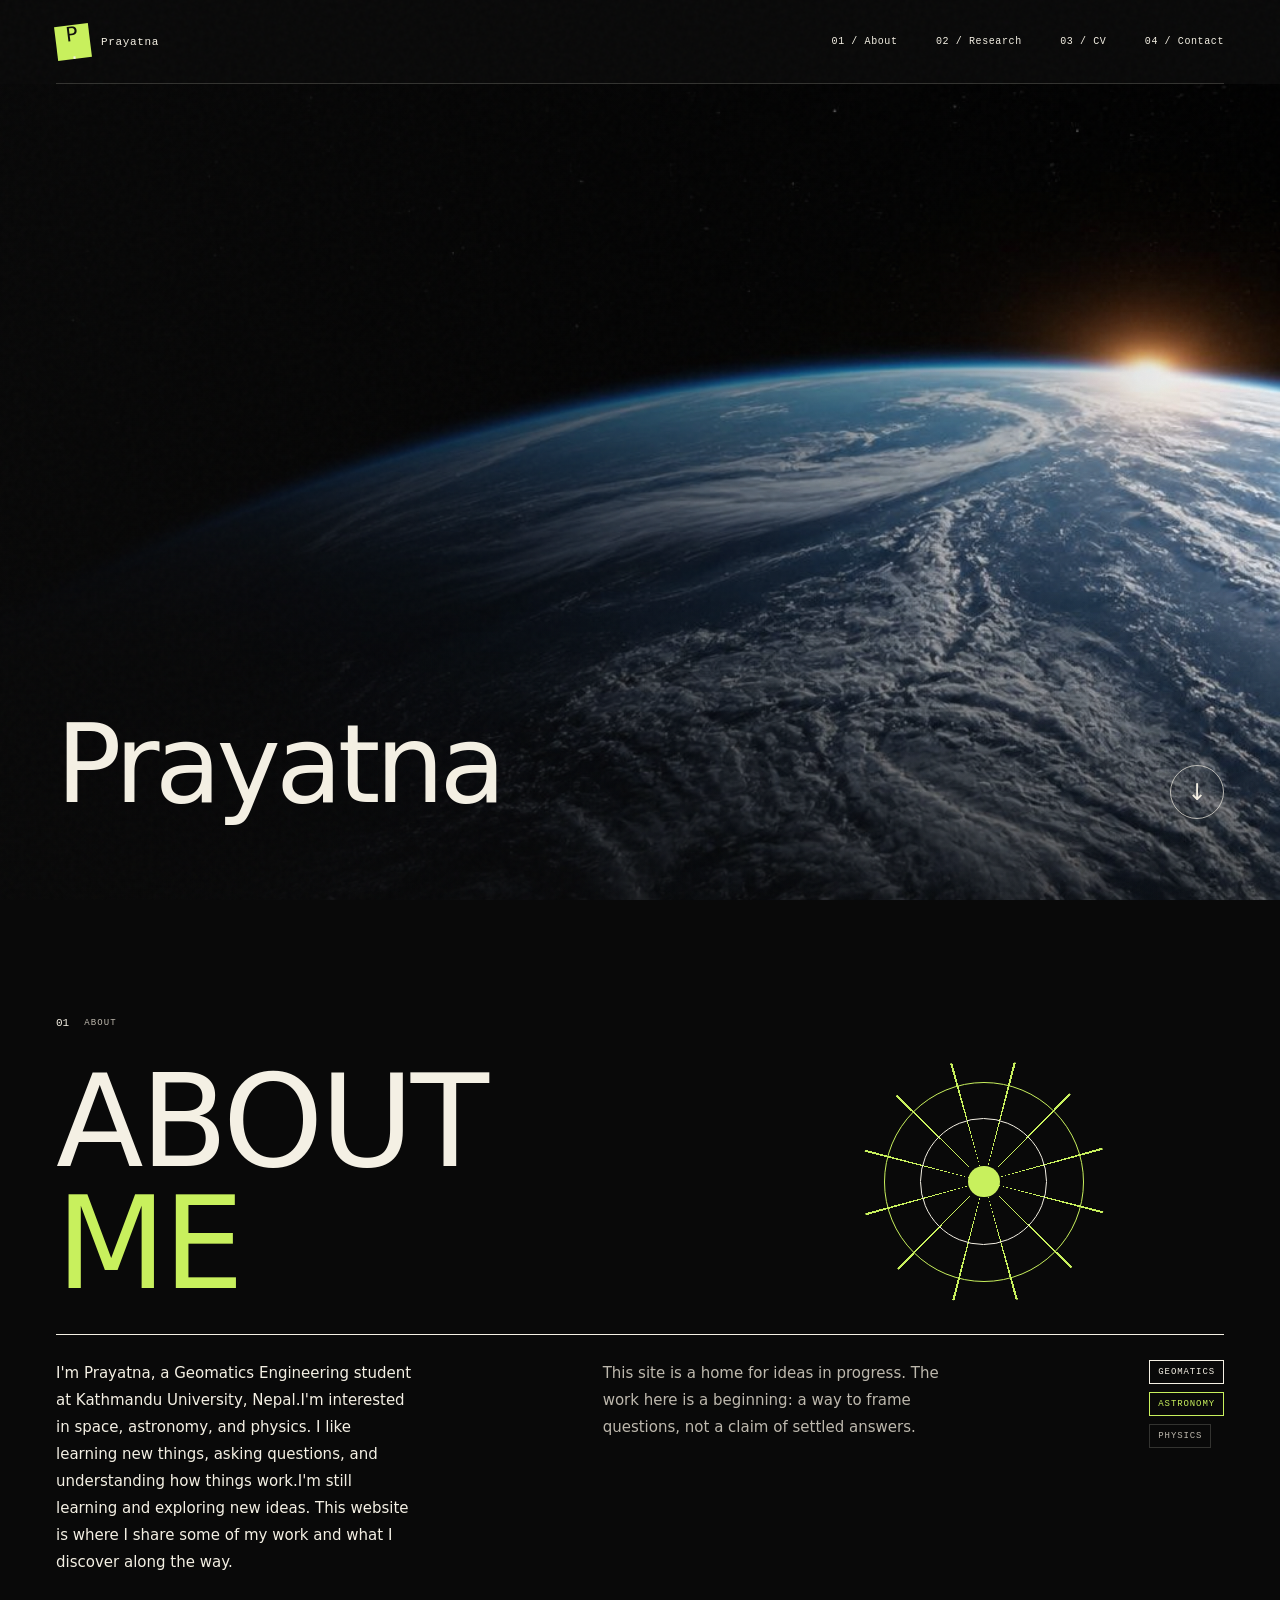
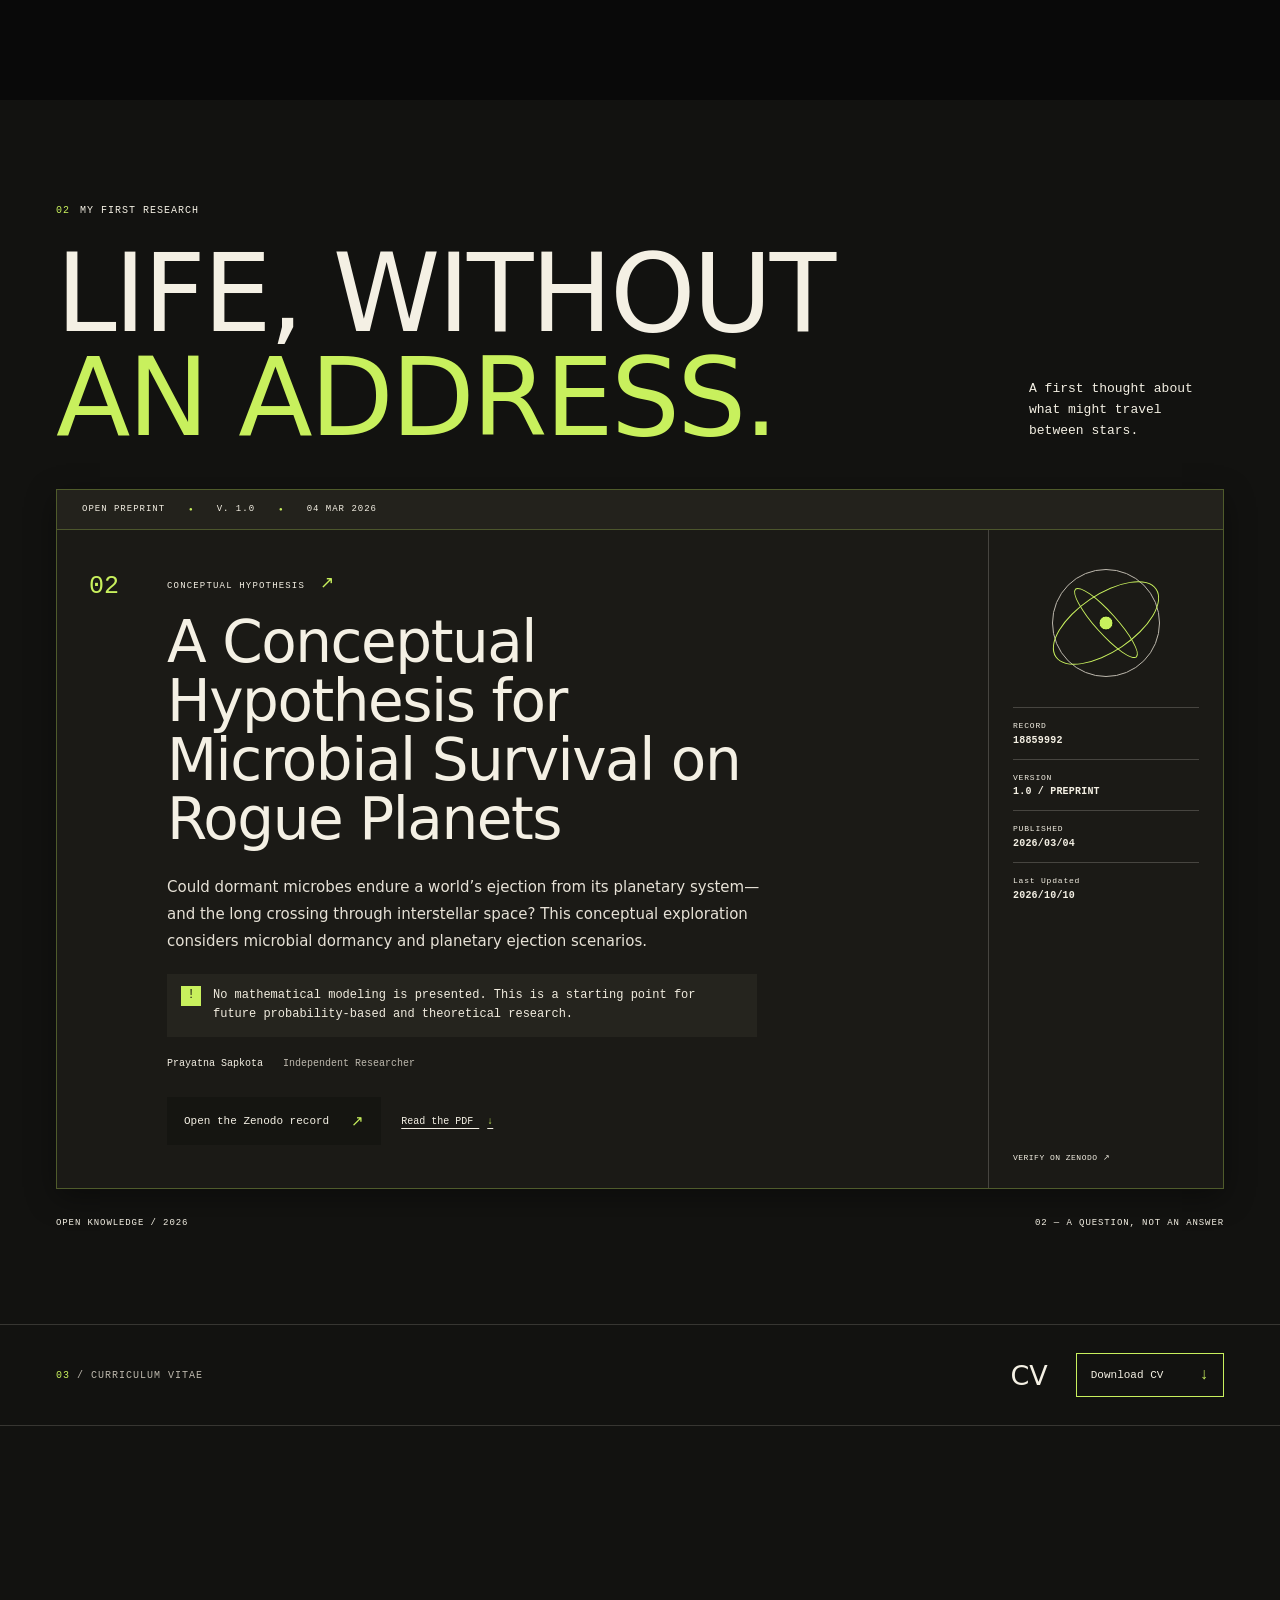
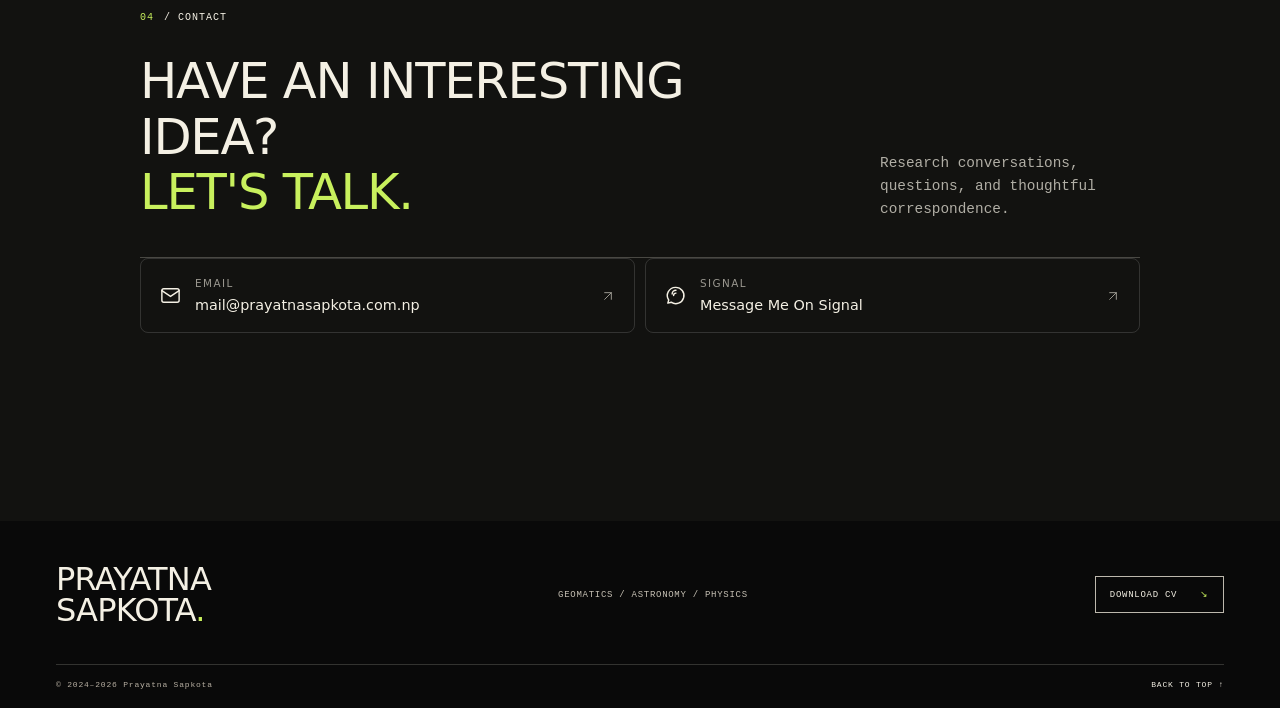
==== commit 7de8735f: "Modify links and footer note in index.html Updated stylesheet and script links to be absolute paths." ====
--- a/index.html
+++ b/index.html
@@ -19,8 +19,8 @@
     <meta name="twitter:title" content="Prayatna Sapkota — Geomatics, astronomy &amp; ideas">
     <meta name="twitter:description" content="A research-first personal site. Explore a conceptual hypothesis on microbial dormancy and rogue planets.">
     <link rel="icon" type="image/svg+xml" href="assets/favicon.svg">
-    <link rel="stylesheet" href="style.css">
-    <script type="module" src="script.js"></script>
+    <link rel="stylesheet" href="/style.css">
+    <script type="module" src="/script.js"></script>
   </head>
 
   <body>
@@ -267,7 +267,7 @@
     <footer class="footer">
       <div class="footer-main">
         <a class="footer-name" href="#top">PRAYATNA<br>SAPKOTA<span>.</span></a>
-        <div class="footer-note">GEOMATICS / ASTRONOMY / PHYSICS<br>KATHMANDU, NEPAL</div>
+        <div class="footer-note">GEOMATICS / ASTRONOMY / PHYSICS</div>
         <a class="footer-cv" href="assets/prayatna-sapkota-cv.pdf" download>
           DOWNLOAD CV <span aria-hidden="true">↘</span>
         </a>
--- a/style.css
+++ b/style.css
@@ -0,0 +1,301 @@
+:root {
+  color-scheme: dark;
+  --paper: #090909;
+  --paper-dark: #121210;
+  --ink: #f4f0e4;
+  --muted: #bdb8ad;
+  --accent: #c8f05d;
+  --acid: var(--accent);
+  --line: rgba(244, 240, 228, .18);
+  --display: system-ui, -apple-system, BlinkMacSystemFont, "Segoe UI", sans-serif;
+  --body: system-ui, -apple-system, BlinkMacSystemFont, "Segoe UI", sans-serif;
+  --mono: "Courier New", monospace;
+  --page: min(1320px, calc(100% - 112px));
+}
+
+* { box-sizing: border-box; }
+html { scroll-behavior: smooth; scroll-padding-top: 90px; }
+body {
+  margin: 0;
+  min-width: 320px;
+  background: var(--paper);
+  color: var(--ink);
+  font-family: var(--body);
+  font-size: 16px;
+  line-height: 1.55;
+  -webkit-font-smoothing: antialiased;
+}
+body::before {
+  position: fixed;
+  z-index: 10;
+  inset: 0;
+  content: "";
+  pointer-events: none;
+  opacity: .11;
+  background-image: url("data:image/svg+xml,%3Csvg viewBox='0 0 180 180' xmlns='http://www.w3.org/2000/svg'%3E%3Cfilter id='n'%3E%3CfeTurbulence type='fractalNoise' baseFrequency='.9' numOctaves='3' stitchTiles='stitch'/%3E%3C/filter%3E%3Crect width='100%25' height='100%25' filter='url(%23n)' opacity='.22'/%3E%3C/svg%3E");
+}
+a { color: inherit; }
+a:focus-visible, button:focus-visible { outline: 3px solid var(--accent); outline-offset: 5px; }
+::selection { color: #11110e; background: var(--acid); }
+.skip-link {
+  position: fixed; z-index: 30; top: 12px; left: 12px;
+  padding: 10px 16px; transform: translateY(-160%);
+  background: var(--acid); color: #11110e; font-weight: 500;
+}
+.skip-link:focus { transform: translateY(0); }
+.topbar {
+  position: relative; z-index: 20; width: var(--page); height: 84px; margin: auto;
+  display: flex; align-items: center; justify-content: space-between;
+  border-bottom: 1px solid var(--line);
+}
+.brand { display: inline-flex; align-items: center; gap: 11px; text-decoration: none; font: 500 11px var(--mono); letter-spacing: .06em; }
+.brand-mark {
+  display: grid; place-items: center; width: 34px; height: 34px;
+  background: var(--accent); color: #11110e; font: 400 20px/.9 var(--display); transform: rotate(-7deg);
+}
+.brand-mark span { color: var(--ink); }
+.nav { display: flex; align-items: center; gap: clamp(18px, 3vw, 42px); }
+.nav a { font: 500 10px var(--mono); text-decoration: none; letter-spacing: .06em; }
+.nav a:hover { color: var(--accent); }
+.menu-toggle { display: none; }
+
+.hero {
+  position: relative; isolation: isolate; width: 100%; height: min(900px, calc(100svh - 84px));
+  min-height: 540px; overflow: hidden; background: #090909;
+}
+.hero-art { position: absolute; z-index: -2; inset: 0; margin: 0; }
+.hero-art img { display: block; width: 100%; height: 100%; object-fit: cover; object-position: center 53%; filter: saturate(.82); }
+.hero-shade {
+  position: absolute; z-index: -1; inset: 0;
+  background: linear-gradient(90deg, rgba(9,9,9,.84) 0%, rgba(9,9,9,.32) 62%, transparent 100%), linear-gradient(0deg, rgba(9,9,9,.56), transparent 38%);
+}
+.hero-copy { position: absolute; z-index: 2; left: max(56px, calc((100vw - 1320px) / 2)); bottom: clamp(54px, 9vh, 110px); }
+.eyebrow {
+  display: flex; align-items: center; gap: 10px; font: 500 10px var(--mono);
+  letter-spacing: .1em; text-transform: uppercase;
+}
+h1 { margin: 0; color: var(--ink); font: 300 clamp(72px, 8.5vw, 132px)/.98 var(--display); letter-spacing: -.045em; }
+.hero-down {
+  position: absolute; right: max(56px, calc((100vw - 1320px) / 2)); bottom: clamp(54px, 9vh, 110px);
+  display: grid; width: 54px; height: 54px; place-items: center; border: 1px solid rgba(244,240,228,.7);
+  border-radius: 50%; color: var(--ink); text-decoration: none; font: 300 23px/1 var(--body);
+  transition: background .2s, color .2s, transform .2s;
+}
+.hero-down:hover { background: var(--accent); color: #11110e; transform: translateY(3px); }
+
+.research { position: relative; padding: 105px 0 96px; background: var(--paper-dark); color: var(--ink); }
+.section-wrap { width: var(--page); margin: auto; }
+.section-head { position: relative; display: grid; grid-template-columns: 1fr auto; align-items: end; gap: 10px 30px; margin-bottom: 40px; }
+.section-head .eyebrow { grid-column: 1/-1; margin: 0 0 16px; }
+.eyebrow span { color: var(--accent); }
+.section-head h2 {
+  margin: 0; font: 300 clamp(55px, 8.5vw, 112px)/.95 var(--display);
+  text-transform: uppercase; letter-spacing: -.025em;
+}
+.section-head h2 span { color: var(--accent); }
+.section-aside { max-width: 195px; margin: 0 0 7px; font: 400 13px/1.6 var(--mono); }
+.paper {
+  display: grid; grid-template-columns: minmax(0, 1fr) 235px; position: relative;
+  background: #1b1a16; color: var(--ink); border: 1px solid rgba(200,240,93,.3); box-shadow: 0 8px 28px rgba(0,0,0,.38);
+}
+.paper-ribbon {
+  grid-column: 1/-1; display: flex; align-items: center; gap: 24px; min-height: 40px;
+  padding: 0 25px; border-bottom: 1px solid rgba(200,240,93,.25); background: #23221c; color: var(--ink);
+  font: 500 9px var(--mono); letter-spacing: .11em;
+}
+.paper-ribbon span + span::before { content: "●"; margin-right: 23px; font-size: 6px; color: var(--acid); }
+.paper-body { display: grid; grid-template-columns: 78px 1fr; padding: 42px 40px 43px 32px; }
+.paper-number { color: var(--accent); font: 400 25px var(--mono); }
+.paper-copy { max-width: 690px; }
+.paper-type { margin: 0 0 20px; font: 500 9px var(--mono); letter-spacing: .13em; }
+.paper-type span { color: var(--acid); font-size: 17px; margin-left: 8px; }
+.paper h3 { margin: 0; max-width: 650px; color: var(--ink); font: 350 clamp(34px, 4.6vw, 58px)/1.02 var(--display); letter-spacing: -.025em; }
+.paper-summary { max-width: 600px; margin: 24px 0 0; color: #e6e1d6; font-size: 15px; line-height: 1.8; }
+.caveat { max-width: 590px; display: flex; gap: 12px; margin: 19px 0 0; padding: 12px 14px; background: #25241e; color: #f1ecdf; font: 12px/1.65 var(--mono); }
+.caveat-mark { flex: 0 0 20px; width: 20px; height: 20px; display: grid; place-items: center; background: var(--acid); color: #11110e; font-weight: 500; }
+.paper-author { display: flex; flex-wrap: wrap; gap: 7px 20px; margin-top: 21px; color: var(--ink); font: 500 10px var(--mono); }
+.paper-author span + span { color: var(--muted); }
+.paper-actions { display: flex; flex-wrap: wrap; align-items: center; gap: 20px; margin-top: 28px; }
+.button-dark {
+  display: inline-flex; align-items: center; gap: 22px; min-height: 48px; padding: 0 17px;
+  background: #151511; color: var(--ink); text-decoration: none; font: 500 11px var(--mono);
+  transition: background .2s, color .2s, transform .2s;
+}
+.button-dark span { color: var(--accent); font-size: 15px; }
+.button-dark:hover { background: #26251f; color: var(--ink); transform: translateY(-2px); }
+.download-link { font: 500 10px var(--mono); text-decoration: underline; text-underline-offset: 4px; }
+.download-link span { color: var(--accent); margin-left: 8px; }
+.paper-side { padding: 37px 24px 26px; border-left: 1px solid rgba(244,240,228,.2); color: var(--ink); display: flex; flex-direction: column; align-items: flex-start; }
+.orbit-glyph { position: relative; align-self: center; width: 108px; height: 108px; margin: 2px 0 30px; border: 1px solid var(--muted); border-radius: 50%; }
+.orbit-glyph::before, .orbit-glyph::after { content: ""; position: absolute; inset: 24px -8px; border: 1px solid var(--accent); border-radius: 50%; transform: rotate(-34deg); }
+.orbit-glyph::after { inset: 42px 7px; transform: rotate(48deg); }
+.orbit-glyph span { position: absolute; left: 50%; top: 50%; width: 15px; height: 15px; border-radius: 50%; transform: translate(-50%,-50%); background: var(--acid); border: 1px solid #090909; }
+.paper-side p { width: 100%; margin: 0; padding: 12px 0 10px; border-top: 1px solid rgba(244,240,228,.2); font: 400 8px/1.6 var(--mono); letter-spacing: .1em; }
+.paper-side p strong { font-size: 10px; letter-spacing: .02em; }
+.paper-side > a { margin-top: auto; padding-top: 21px; font: 500 8px var(--mono); letter-spacing: .06em; text-decoration: none; }
+.paper-side > a:hover { color: var(--accent); }
+.research-foot { display: flex; justify-content: space-between; margin: 29px 0 0; font: 400 9px var(--mono); letter-spacing: .1em; }
+
+.cv-strip { padding: 28px 0; background: #121210; border-block: 1px solid rgba(244,240,228,.16); }
+.cv-inner { width: var(--page); margin: auto; display: grid; grid-template-columns: 1fr auto auto; align-items: center; gap: 28px; }
+.cv-label { color: var(--muted); font: 400 10px var(--mono); letter-spacing: .1em; }
+.cv-label span { color: var(--acid); }
+.cv-inner h2 { margin: 0; font: 300 27px/1 var(--display); }
+.cv-download {
+  display: inline-flex; align-items: center; justify-content: space-between; gap: 36px;
+  min-height: 44px; padding: 0 14px; border: 1px solid var(--accent); color: var(--ink);
+  font: 400 11px var(--mono); text-decoration: none; transition: background .2s, color .2s;
+}
+.cv-download span { color: var(--accent); font-size: 16px; }
+.cv-download:hover { background: rgba(200,240,93,.12); }
+
+.about { padding: 117px 0 124px; overflow: hidden; background: var(--paper); }
+.about-wrap { width: var(--page); margin: auto; }
+.about-marker { display: flex; align-items: center; gap: 15px; font: 500 11px var(--mono); }
+.about-marker:first-letter { color: var(--accent); }
+.about-marker span { color: var(--muted); font-size: 9px; letter-spacing: .12em; }
+.about-title { position: relative; display: flex; align-items: center; justify-content: space-between; }
+.about-title h2 { margin: 32px 0 30px; font: 300 clamp(66px, 10vw, 130px)/.95 var(--display); letter-spacing: -.025em; text-transform: uppercase; }
+.about-title h2 span { color: var(--acid); }
+.sun-symbol { position: relative; width: clamp(90px, 17vw, 200px); height: clamp(90px, 17vw, 200px); margin-right: 12%; border: 1px solid var(--accent); border-radius: 50%; }
+.sun-symbol::before, .sun-symbol::after { content: ""; position: absolute; inset: 18%; border: 1px solid var(--ink); border-radius: 50%; }
+.sun-symbol::after { inset: 42%; background: var(--acid); border: 0; }
+.sun-symbol i { position: absolute; inset: -12%; background: repeating-conic-gradient(from 0deg, transparent 0 14deg, var(--accent) 14deg 15deg, transparent 15deg 30deg); border-radius: 50%; z-index: -1; }
+.about-text { display: grid; grid-template-columns: 1fr 1fr auto; gap: 36px; align-items: start; padding-top: 25px; border-top: 1px solid var(--ink); }
+.about-text p { max-width: 360px; margin: 0; font-size: 15px; line-height: 1.8; }
+.about-text p + p { color: var(--muted); }
+.interest-tags { display: flex; flex-direction: column; gap: 8px; align-items: flex-start; font: 400 9px var(--mono); letter-spacing: .1em; }
+.interest-tags span { padding: 6px 8px; border: 1px solid var(--ink); }
+.interest-tags span:nth-child(2) { border-color: var(--accent); color: var(--accent); }
+.interest-tags span:nth-child(3) { border-color: var(--line); color: var(--muted); }
+
+.contact { padding: 88px 0 100px; background: var(--paper-dark); color: var(--ink); }
+.contact-wrap { width: var(--page); margin: auto; }
+.contact .eyebrow { color: var(--ink); }
+.contact .eyebrow span { color: var(--accent); }
+.contact-heading { display: flex; justify-content: space-between; align-items: end; gap: 30px; margin: 31px 0 44px; }
+.contact-heading h2 { margin: 0; font: 300 clamp(67px, 10vw, 126px)/.95 var(--display); letter-spacing: -.025em; text-transform: uppercase; }
+.contact-heading h2 em { color: var(--accent); font-style: normal; }
+.contact-heading p { max-width: 210px; margin: 0 4% 7px 0; font: 12px/1.7 var(--mono); }
+.contact-links { border-top: 1px solid rgba(244,240,228,.24); }
+.contact-links a {
+  min-height: 72px; display: grid; grid-template-columns: 130px 1fr 30px; align-items: center;
+  gap: 20px; border-bottom: 1px solid rgba(244,240,228,.24); text-decoration: none;
+}
+.contact-label { color: var(--accent); font: 500 9px var(--mono); letter-spacing: .12em; }
+.contact-value { font: 400 clamp(16px, 2.8vw, 26px) var(--body); overflow-wrap: anywhere; }
+.contact-arrow { justify-self: end; font: 20px var(--mono); transition: transform .2s; }
+.contact-links a:hover .contact-arrow { transform: translate(3px,-3px); color: var(--accent); }
+
+.footer { padding: 43px max(56px, calc((100% - 1320px) / 2)) 19px; background: #090909; color: var(--ink); }
+.footer-main { display: flex; align-items: center; justify-content: space-between; gap: 25px; padding-bottom: 39px; }
+.footer-name { font: 350 32px/.95 var(--display); letter-spacing: -.025em; text-decoration: none; }
+.footer-name span { color: var(--acid); }
+.footer-note { color: #c6c0b4; font: 400 9px/1.8 var(--mono); letter-spacing: .08em; }
+.footer-cv { padding: 12px 14px; border: 1px solid var(--muted); text-decoration: none; font: 500 9px var(--mono); letter-spacing: .08em; }
+.footer-cv span { color: var(--accent); margin-left: 17px; }
+.footer-cv:hover { background: var(--acid); color: #11110e; border-color: var(--acid); }
+.footer-base { display: flex; justify-content: space-between; gap: 15px; padding-top: 15px; border-top: 1px solid rgba(244,240,228,.18); color: #b8b0a3; font: 8px var(--mono); letter-spacing: .1em; }
+.footer-base a { color: var(--ink); text-decoration: none; }
+
+[data-reveal] { opacity: 0; transform: translateY(18px); transition: opacity .65s ease, transform .65s cubic-bezier(.2,.7,.2,1); }
+[data-reveal].is-visible { opacity: 1; transform: translateY(0); }
+
+@media (max-width: 850px) {
+  :root { --page: calc(100% - 64px); }
+  .hero { height: min(780px, calc(100svh - 74px)); min-height: 500px; }
+  .hero-copy { left: 32px; bottom: 72px; padding: 0; }
+  h1 { font-size: clamp(64px, 10vw, 104px); }
+  .hero-art { width: auto; margin: 0; }
+  .hero-down { right: 32px; bottom: 72px; }
+  .paper { grid-template-columns: minmax(0,1fr) 195px; }
+  .paper-body { grid-template-columns: 50px 1fr; padding: 34px 26px 34px 23px; }
+  .paper-side { padding: 30px 18px 22px; }
+  .about-text { grid-template-columns: 1fr 1fr; }
+  .interest-tags { grid-column: 1/-1; flex-direction: row; flex-wrap: wrap; }
+  .footer { padding-inline: 32px; }
+}
+@media (max-width: 600px) {
+  :root { --page: calc(100% - 40px); }
+  html { scroll-padding-top: 72px; }
+  .topbar { height: 68px; }
+  .brand { gap: 8px; font-size: 9px; }
+  .brand-mark { width: 30px; height: 30px; font-size: 17px; }
+  .menu-toggle {
+    width: 42px; height: 42px; display: flex; flex-direction: column; justify-content: center; gap: 6px;
+    border: 1px solid var(--ink); background: var(--paper); cursor: pointer;
+  }
+  .menu-toggle span { width: 17px; height: 2px; margin: 0 auto; background: var(--ink); transition: transform .2s; }
+  .menu-toggle[aria-expanded="true"] span:first-child { transform: translateY(4px) rotate(45deg); }
+  .menu-toggle[aria-expanded="true"] span:last-child { transform: translateY(-4px) rotate(-45deg); }
+  .nav {
+    position: absolute; top: 60px; right: 0; left: 0; display: none; flex-direction: column; align-items: stretch;
+    gap: 0; padding: 10px 14px 14px; border: 1px solid var(--ink); background: var(--paper); box-shadow: 5px 5px 0 var(--ink);
+  }
+  .nav.is-open { display: flex; }
+  .nav a { padding: 13px 3px; border-bottom: 1px solid var(--line); }
+  .cv-strip { padding: 23px 0; }
+  .cv-inner { gap: 16px; }
+  .cv-download { gap: 20px; }
+  .hero { height: min(740px, calc(100svh - 68px)); min-height: 500px; padding: 0; gap: 0; }
+  .hero-copy { left: 20px; bottom: 63px; padding: 0; }
+  h1 { margin: 0; font-size: clamp(54px, 14vw, 84px); }
+  .hero-art { width: auto; margin: 0; }
+  .hero-art img { object-position: 54% center; }
+  .hero-down { right: 20px; bottom: 63px; width: 46px; height: 46px; }
+  .research { padding: 72px 0 67px; }
+  .section-head { grid-template-columns: 1fr; margin-bottom: 28px; }
+  .section-head .eyebrow { margin-bottom: 9px; }
+  .section-head h2 { font-size: clamp(53px, 13.5vw, 78px); }
+  .section-aside { max-width: 245px; margin: 9px 0 0; font-size: 11px; }
+  .paper { display: flex; flex-direction: column; box-shadow: 0 8px 28px rgba(0,0,0,.38); }
+  .paper-ribbon { min-height: 37px; gap: 9px; padding: 0 10px; font-size: 7px; letter-spacing: .07em; }
+  .paper-ribbon span + span::before { margin-right: 8px; font-size: 5px; }
+  .paper-body { grid-template-columns: 28px 1fr; padding: 28px 19px 28px 15px; }
+  .paper-number { font-size: 17px; }
+  .paper-type { margin-bottom: 14px; font-size: 7px; }
+  .paper h3 { font-size: clamp(31px, 9vw, 43px); }
+  .paper-summary { margin-top: 18px; font-size: 13px; }
+  .caveat { font-size: 10px; }
+  .paper-author { font-size: 9px; }
+  .paper-actions { align-items: flex-start; gap: 14px; }
+  .button-dark { min-height: 44px; gap: 11px; padding-inline: 11px; font-size: 9px; }
+  .download-link { font-size: 9px; }
+  .paper-side { display: grid; grid-template-columns: 1fr 1fr; gap: 0 12px; padding: 15px 17px; border-left: 0; border-top: 1px solid var(--ink); }
+  .orbit-glyph { grid-column: 1/-1; width: 70px; height: 70px; margin: 4px auto 13px; }
+  .orbit-glyph::before { inset: 17px -6px; }
+  .orbit-glyph::after { inset: 29px 4px; }
+  .orbit-glyph span { width: 11px; height: 11px; }
+  .paper-side p { padding: 9px 0 7px; font-size: 7px; }
+  .paper-side p strong { font-size: 9px; }
+  .paper-side > a { grid-column: 1/-1; padding-top: 16px; }
+  .research-foot { gap: 15px; margin-top: 22px; font-size: 7px; }
+  .about { padding: 75px 0 80px; }
+  .about-title h2 { margin: 27px 0 26px; font-size: clamp(63px, 15vw, 92px); }
+  .sun-symbol { width: 74px; height: 74px; margin-right: 6%; }
+  .about-text { grid-template-columns: 1fr; gap: 20px; padding-top: 20px; }
+  .about-text p { font-size: 14px; }
+  .interest-tags { grid-column: auto; }
+  .cv-inner { grid-template-columns: 1fr auto; gap: 15px 18px; }
+  .cv-label { grid-column: 1/-1; }
+  .cv-inner h2 { font-size: 23px; }
+  .cv-download { min-height: 42px; gap: 16px; }
+  .contact { padding: 66px 0 70px; }
+  .contact-heading { align-items: flex-start; flex-direction: column; gap: 20px; margin: 29px 0 31px; }
+  .contact-heading h2 { font-size: clamp(65px, 16vw, 98px); }
+  .contact-heading p { max-width: 230px; font-size: 11px; }
+  .contact-links a { grid-template-columns: 58px 1fr 20px; gap: 10px; min-height: 65px; }
+  .contact-label { font-size: 8px; }
+  .contact-value { font-size: clamp(13px, 4vw, 18px); }
+  .contact-arrow { font-size: 16px; }
+  .footer { padding: 32px 20px 16px; }
+  .footer-main { align-items: flex-start; flex-wrap: wrap; padding-bottom: 25px; }
+  .footer-name { font-size: 27px; }
+  .footer-note { font-size: 8px; }
+  .footer-cv { width: 100%; text-align: center; }
+  .footer-base { flex-wrap: wrap; font-size: 7px; }
+}
+@media (prefers-reduced-motion: reduce) {
+  *, *::before, *::after { scroll-behavior: auto !important; transition-duration: .01ms !important; animation-duration: .01ms !important; animation-iteration-count: 1 !important; }
+  [data-reveal] { opacity: 1; transform: none; }
+}
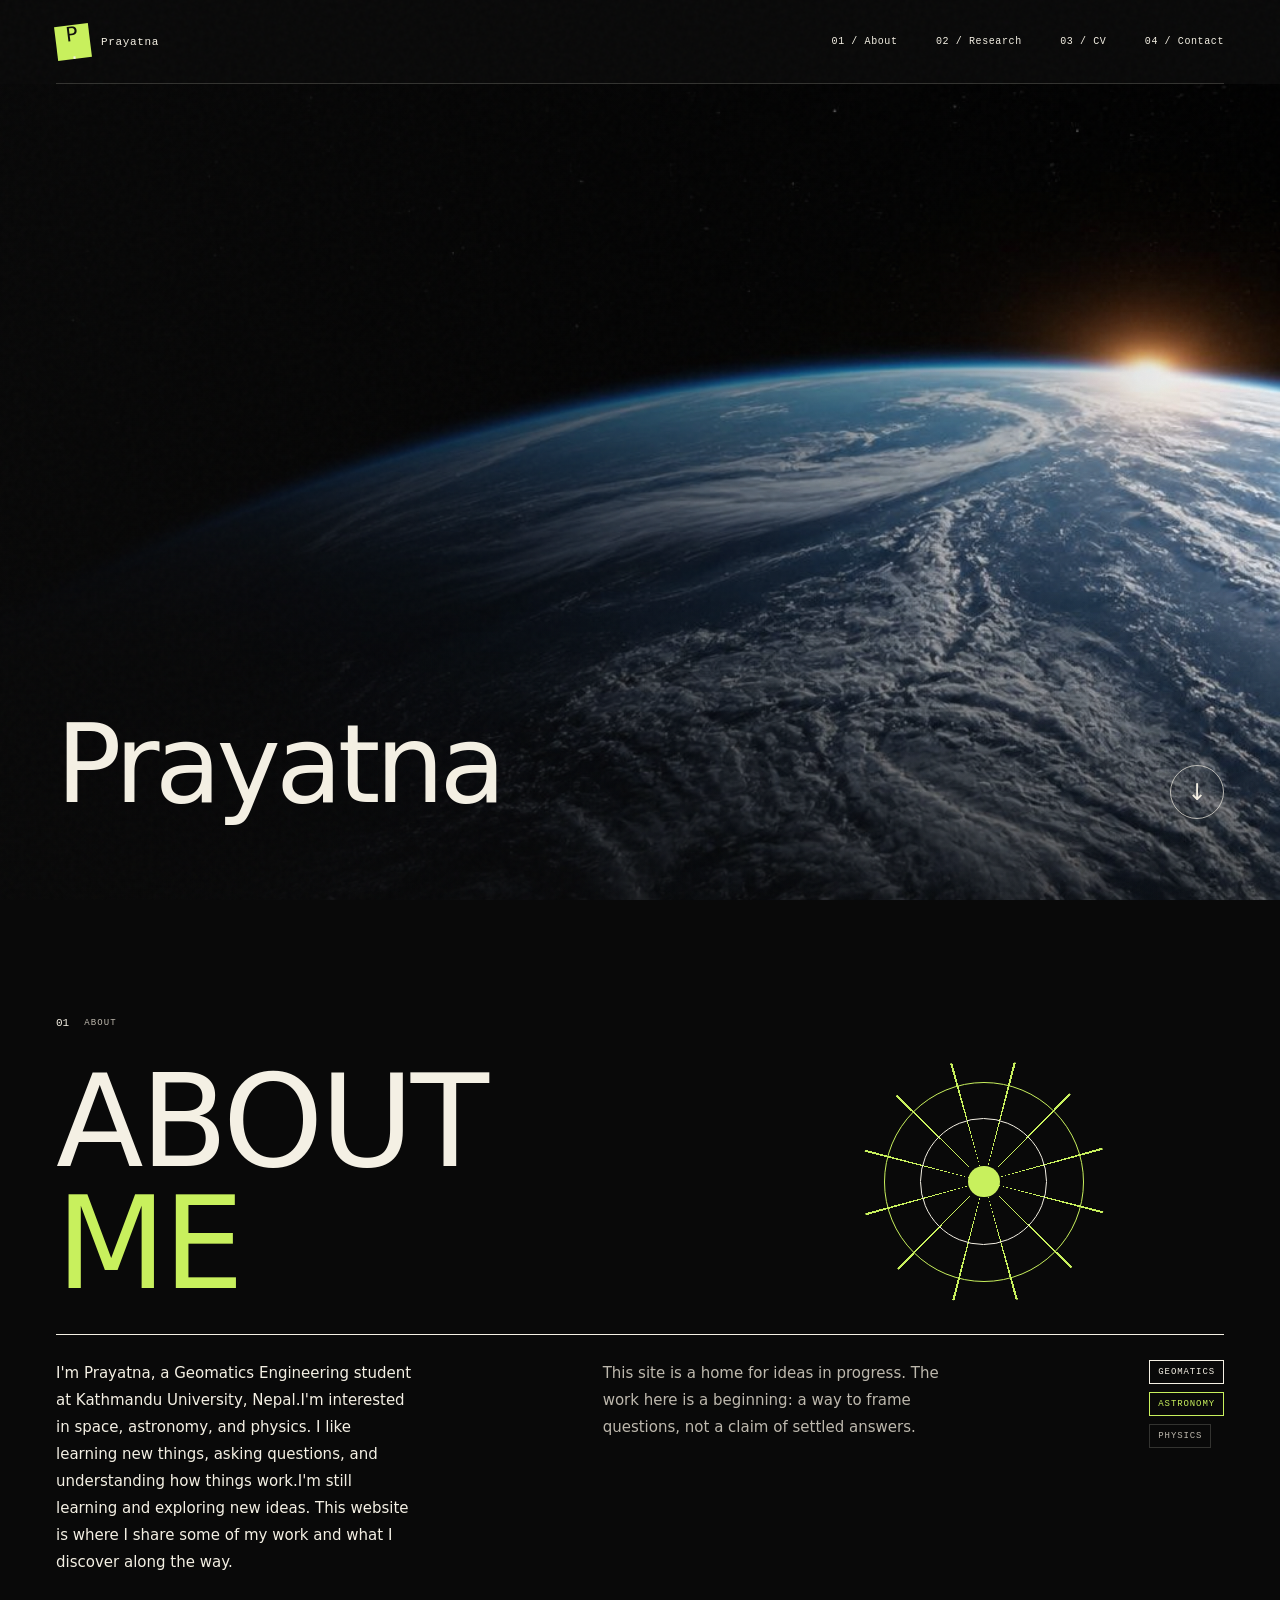
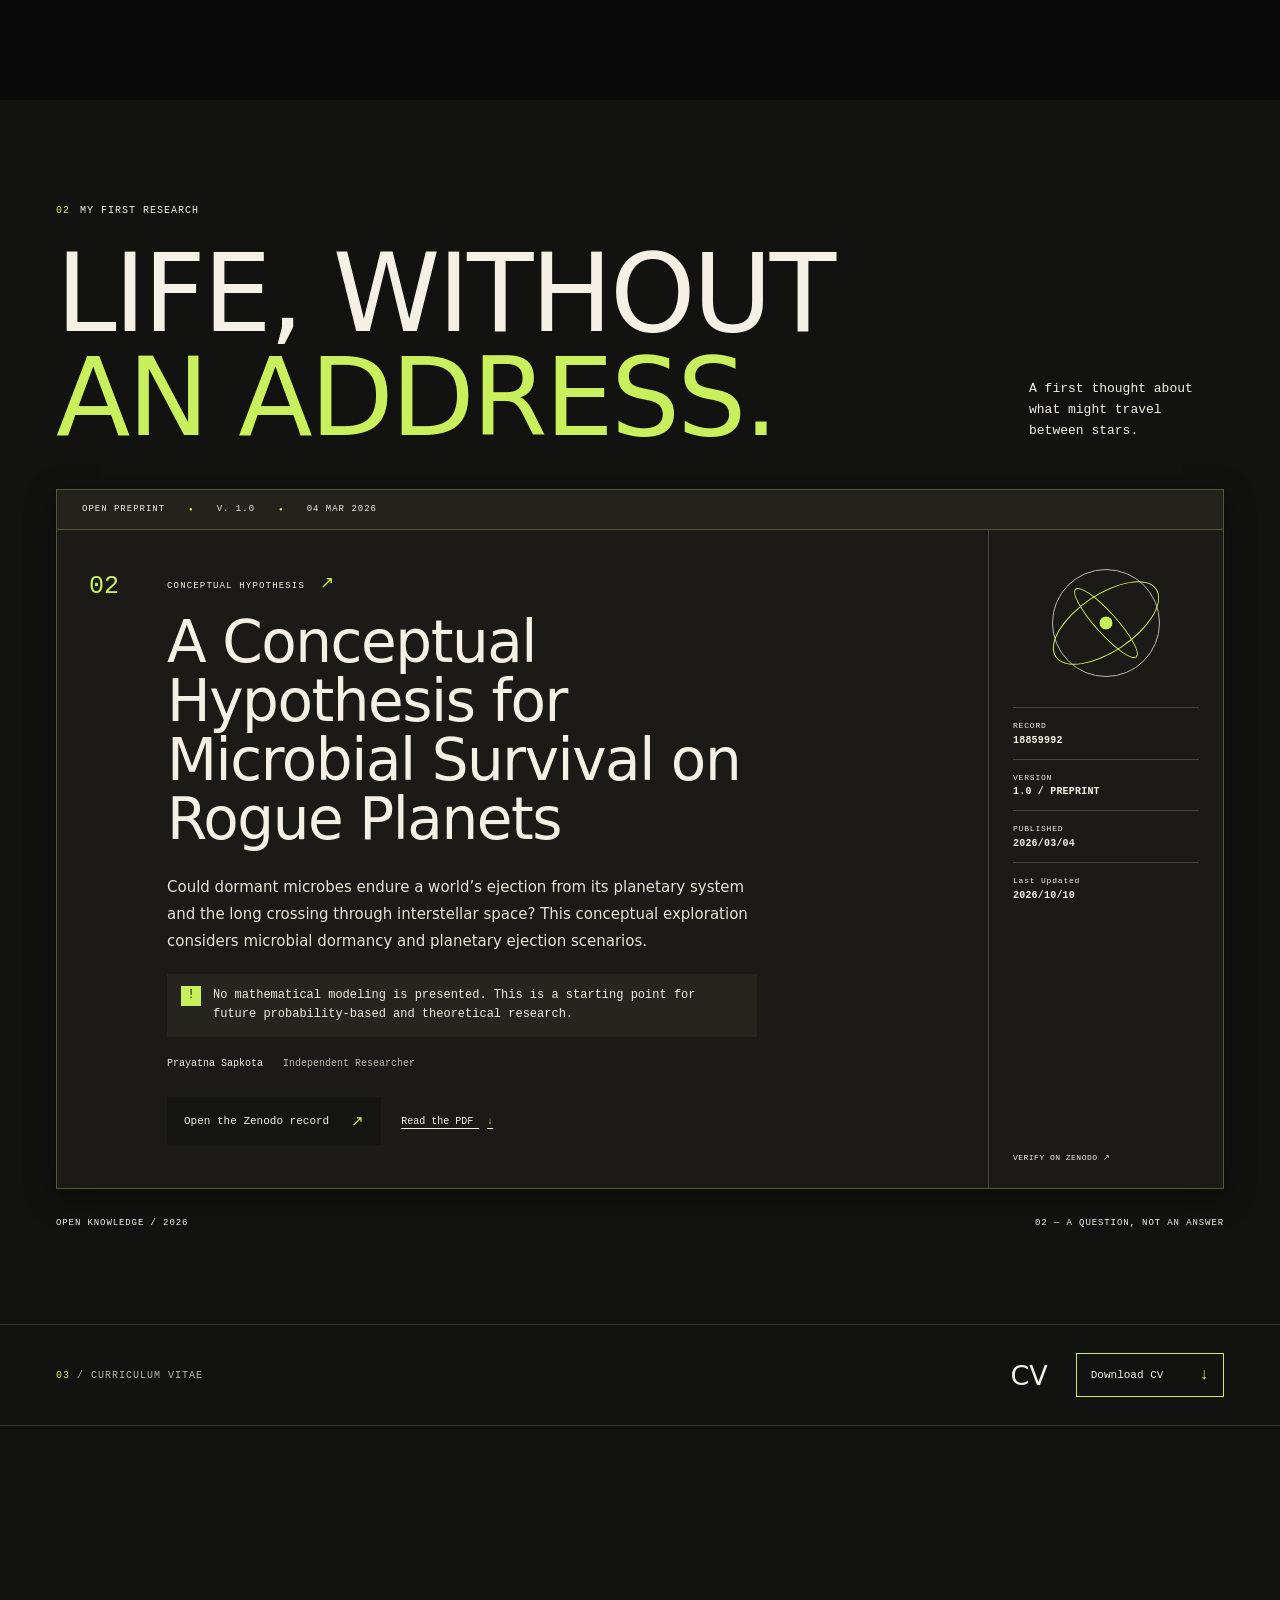
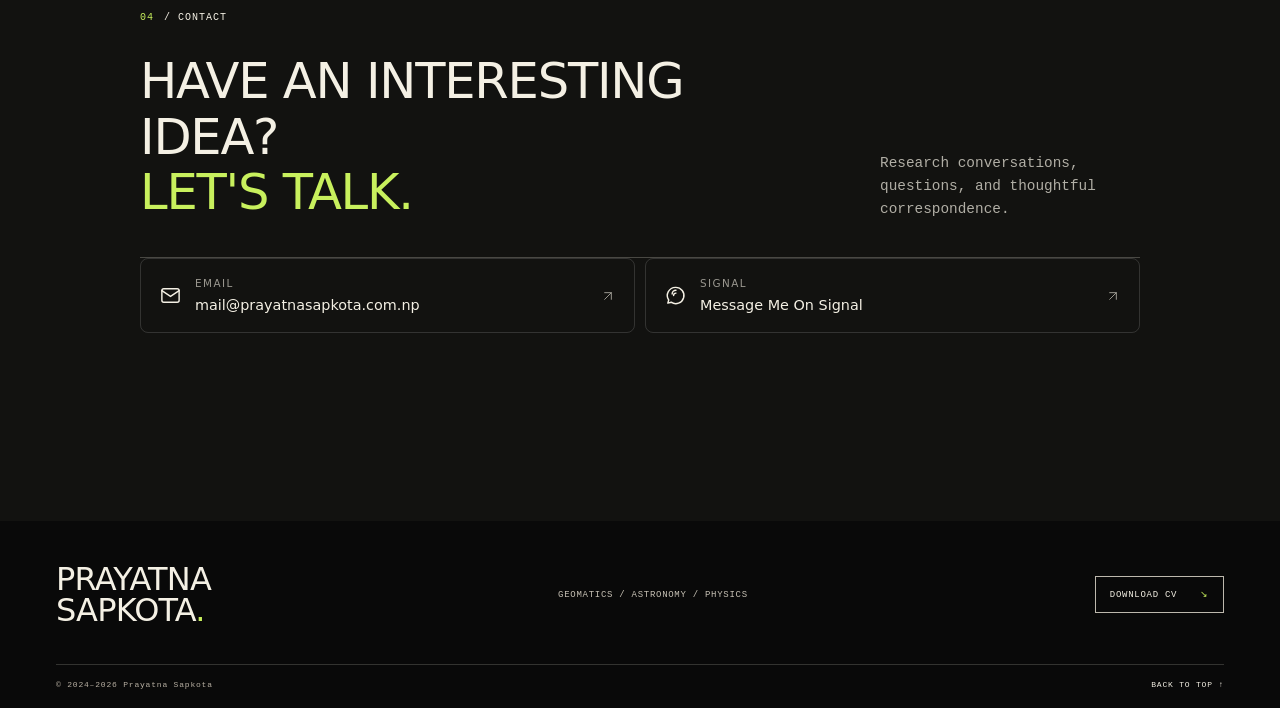
==== commit acc3de11: "Fix grammar in paper summary Removed a redundant 'and' from the paper summary." ====
--- a/index.html
+++ b/index.html
@@ -111,7 +111,7 @@
               <div class="paper-copy">
                 <p class="paper-type">CONCEPTUAL HYPOTHESIS <span>↗</span></p>
                 <h3 id="paper-title">A Conceptual Hypothesis for Microbial Survival on Rogue Planets</h3>
-                <p class="paper-summary">Could dormant microbes endure a world’s ejection from its planetary system—and the long crossing through interstellar space? This conceptual exploration considers microbial dormancy and planetary ejection scenarios.</p>
+                <p class="paper-summary">Could dormant microbes endure a world’s ejection from its planetary system and the long crossing through interstellar space? This conceptual exploration considers microbial dormancy and planetary ejection scenarios.</p>
 
                 <p class="caveat">
                   <span class="caveat-mark">!</span>
